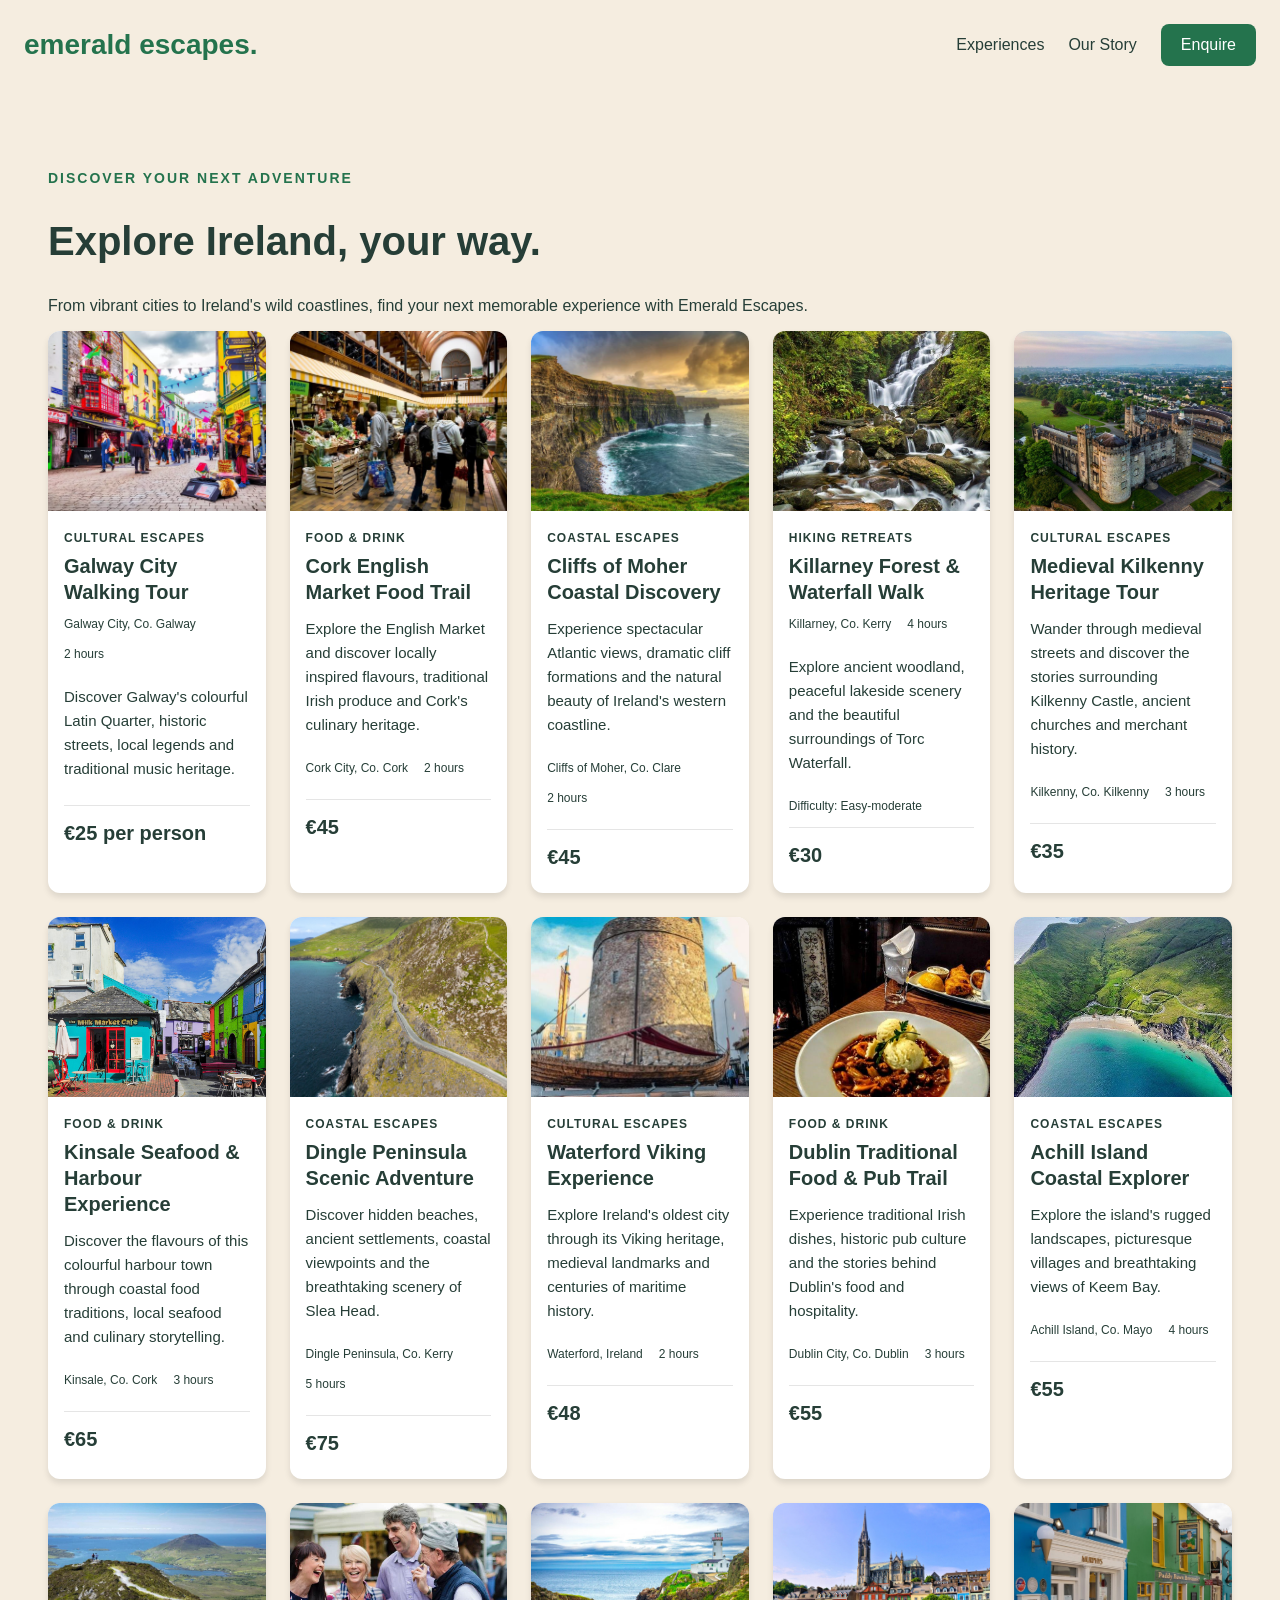
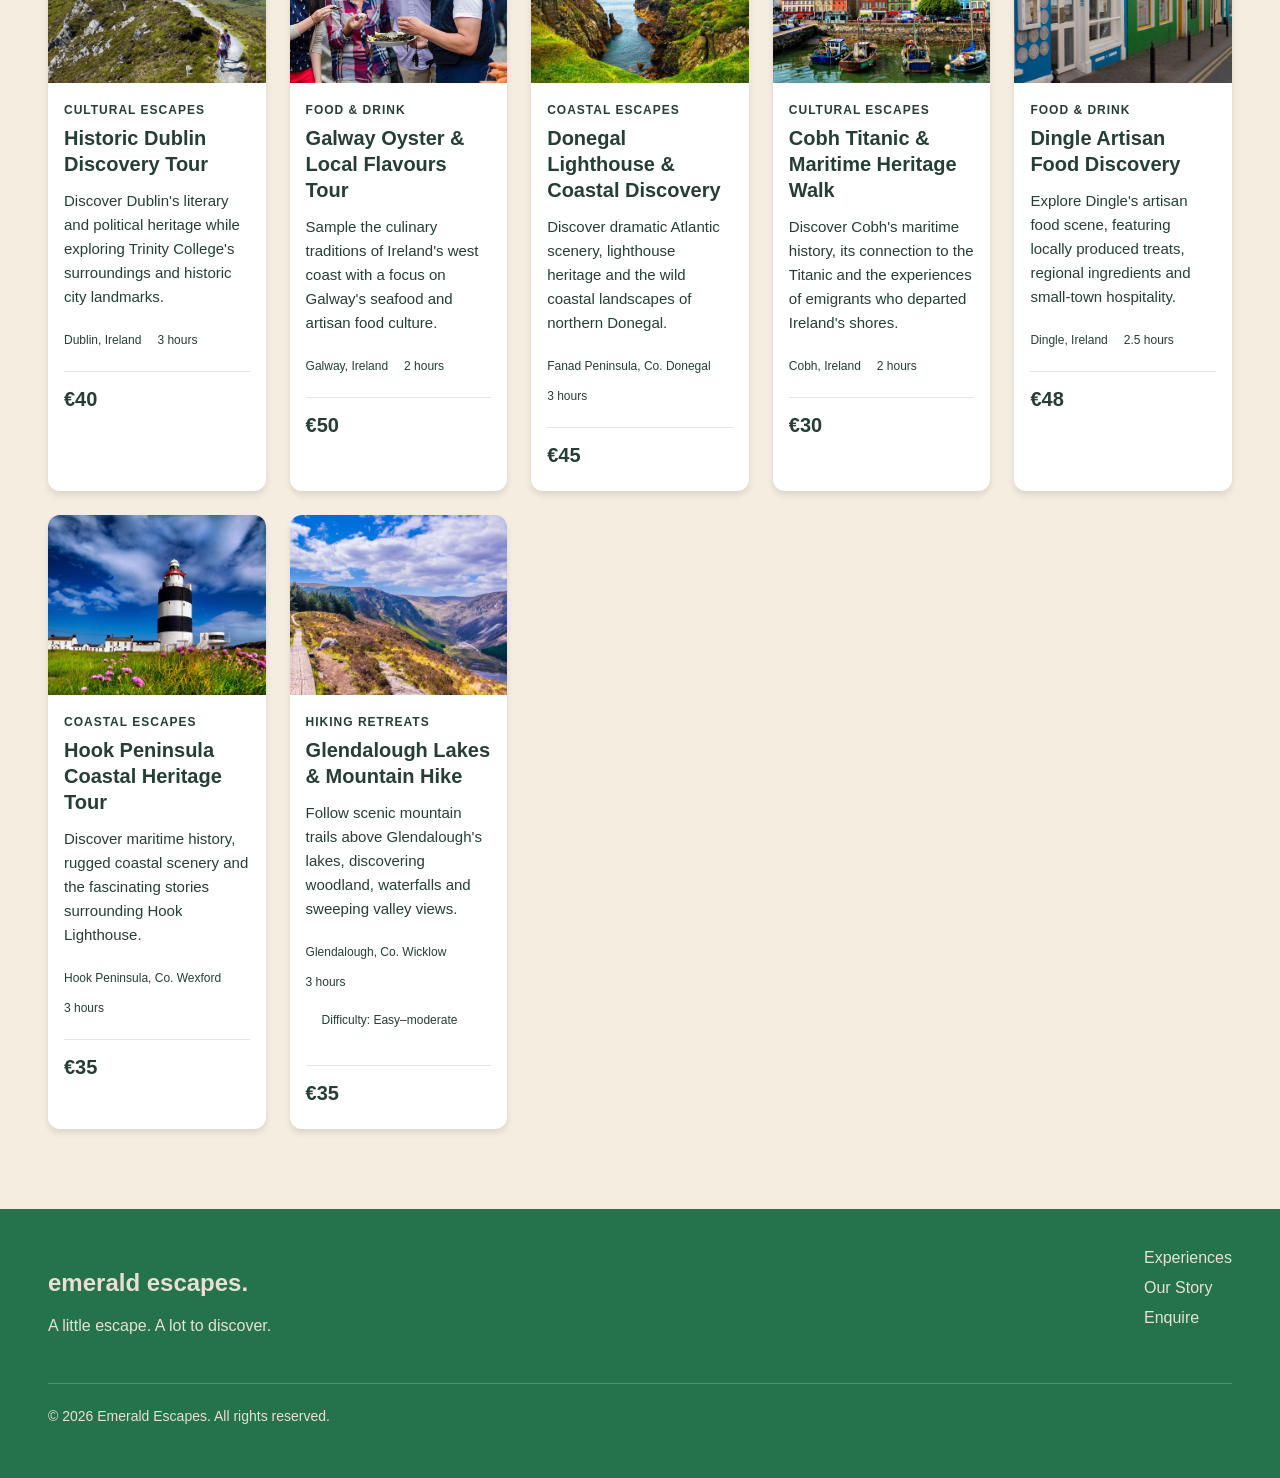
==== experiences.html @ 43b0dc72 "Fixing information" ====
<!DOCTYPE html>
<html lang="en">

<head>
    <link rel="stylesheet" href="css/style.css">
    <meta charset="UTF-8">
    <meta name="viewport" content="width=device-width, initial-scale=1.0">
    <title>Emerald Escapes | Experiences</title>
</head>

<body>
    <header class="navigation-bar">
        <a href="index.html" class="brand-heading">emerald escapes.</a>
        <nav>
            <a href="experiences.html">Experiences</a>
            <a href="index.html#our-story">Our Story</a>
            <a class="button nav-button-contact" href="contact.html">Enquire</a>
        </nav>
    </header>

    <main>
        <section class="experiences-page">
            <p class="eyebrow story-eyebrow">DISCOVER YOUR NEXT ADVENTURE</p>
            <h1>Explore Ireland, your way.</h1>
            <p>From vibrant cities to Ireland's wild coastlines, find your next memorable experience with Emerald Escapes.
            </p>

            <div class="destinations-grid">

                <article class="destination-card">
                        <img    class="card-image" 
                            src="images/galway.jpeg" 
                            alt="Galway City Main Street">

                        <p class="destination-category">Cultural Escapes</p>

                        <h2 class="card-header">Galway City Walking Tour</h2>

                    <div class="card-details">
                        <p class="card-location">Galway City, Co. Galway</p>
                        <p class="card-duration">2 hours</p>
                    </div>

                        <p class="card-description">Discover Galway's colourful Latin Quarter, historic streets, local legends and traditional music heritage.</p>
                        <p class="card-price">€25 per person</p>
                </article>

                <article class="destination-card">
                        <img    class="card-image" 
                            src="images/english-market.jpeg" 
                            alt="A busy English Market in Cork City.">

                        <p class="destination-category">Food & Drink</p>

                        <h2 class="card-header">Cork English Market Food Trail</h2>

                        <p class="card-description">Explore the English Market and discover locally inspired flavours, traditional Irish produce and Cork's culinary heritage.</p>
                    
                    <div class="card-details">
                        <p class="card-location">Cork City, Co. Cork</p>
                        <p class="card-duration">2 hours</p>
                    </div>

                        <p class="card-price">€45</p>
                </article>

                <article class="destination-card">
                        <img    class="card-image" 
                            src="images/cliffs-of-moher.jpeg" 
                            alt="Coastal view of the Clifs of Moher.">

                        <p class="destination-category">Coastal Escapes</p>

                        <h2 class="card-header">Cliffs of Moher Coastal Discovery</h2>

                        <p class="card-description">Experience spectacular Atlantic views, dramatic cliff formations and the natural beauty of Ireland's western coastline.</p>
                    
                    <div class="card-details">
                        <p class="card-location">Cliffs of Moher, Co. Clare</p>
                        <p class="card-duration">2 hours</p>
                    </div>

                        <p class="card-price">€45</p>
                </article>

                <article class="destination-card">
                        <img    class="card-image" 
                            src="images/killarney-waterfall.jpeg" 
                            alt="A mountainous waterfall with greenery.">

                        <p class="destination-category">Hiking Retreats</p>

                        <h2 class="card-header">Killarney Forest & Waterfall Walk</h2>
                        <div class="card-details">
                            <p class="card-location">Killarney, Co. Kerry</p>
                            <p class="card-duration">4 hours</p>
                        </div>
                        <p class="card-description">Explore ancient woodland, peaceful lakeside scenery and the beautiful surroundings of Torc Waterfall.</p>
                        <p class="trail-difficulty">Difficulty: Easy-moderate</p>
                        <p class="card-price">€30</p>
                </article>

                <article class="destination-card">
                        <img    class="card-image" 
                            src="images/medieval-kerry.jpeg" 
                            alt="Medieval Castle in Kilkenny, surrounded by green grass behind a blue sky.">

                        <p class="destination-category">Cultural Escapes</p>

                        <h2 class="card-header">Medieval Kilkenny Heritage Tour</h2>

                        <p class="card-description">Wander through medieval streets and discover the stories surrounding Kilkenny Castle, ancient churches and merchant history.</p>
                    
                    <div class="card-details">
                        <p class="card-location">Kilkenny, Co. Kilkenny</p>
                        <p class="card-duration">3 hours</p>
                    </div>

                        <p class="card-price">€35</p>
                </article> 

                <article class="destination-card">
                        <img    class="card-image" 
                            src="images/kinsale-food.jpeg" 
                            alt="Street view of Kinsale's Milk Market Cafe.">

                        <p class="destination-category">Food & Drink</p>

                        <h2 class="card-header">Kinsale Seafood & Harbour Experience</h2>

                        <p class="card-description">Discover the flavours of this colourful harbour town through coastal food traditions, local seafood and culinary storytelling.</p>
                    
                    <div class="card-details">
                        <p class="card-location">Kinsale, Co. Cork</p>
                        <p class="card-duration">3 hours</p>
                    </div>

                        <p class="card-price">€65</p>

                </article>   

                <article class="destination-card">
                        <img    class="card-image" 
                            src="images/dingle-penn.jpeg" 
                            alt="Coastal road along the Dingle Penninsula">

                        <p class="destination-category">Coastal Escapes</p>

                        <h2 class="card-header">Dingle Peninsula Scenic Adventure</h2>

                        <p class="card-description">Discover hidden beaches, ancient settlements, coastal viewpoints and the breathtaking scenery of Slea Head.</p>
                    
                    <div class="card-details">
                        <p class="card-location">Dingle Peninsula, Co. Kerry</p>
                        <p class="card-duration">5 hours</p>
                    </div>

                        <p class="card-price">€75</p>

                </article>
                        
                <article class="destination-card">
                        <img    class="card-image" 
                            src="images/waterford-viking.jpeg" 
                            alt="Castle rook with a wooden boat out front behind a blue sky.">

                        <p class="destination-category">Cultural Escapes</p>

                        <h2 class="card-header">Waterford Viking Experience</h2>

                        <p class="card-description">Explore Ireland's oldest city through its Viking heritage, medieval landmarks and centuries of maritime history.</p>
                    
                    <div class="card-details">
                        <p class="card-location">Waterford, Ireland</p>
                        <p class="card-duration">2 hours</p>
                    </div>

                        <p class="card-price">€48</p>

                </article>

                <article class="destination-card">
                        <img    class="card-image" 
                            src="images/dublin-food.jpeg" 
                            alt="A hearty meal of beef stew topped with a scoop of mashed potato, served on a while plate.">

                        <p class="destination-category">Food & Drink</p>

                        <h2 class="card-header">Dublin Traditional Food & Pub Trail</h2>

                        <p class="card-description">Experience traditional Irish dishes, historic pub culture and the stories behind Dublin's food and hospitality.</p>
                    
                    <div class="card-details">
                        <p class="card-location">Dublin City, Co. Dublin</p>
                        <p class="card-duration">3 hours</p>
                    </div>

                        <p class="card-price">€55</p>

                </article>

                <article class="destination-card">
                        <img    class="card-image" 
                            src="images/achill-island.jpeg" 
                            alt="Beach coast of Achill Island">

                        <p class="destination-category">Coastal Escapes</p>

                        <h2 class="card-header">Achill Island Coastal Explorer</h2>

                        <p class="card-description">Explore the island's rugged landscapes, picturesque villages and breathtaking views of Keem Bay.</p>
                    
                    <div class="card-details">
                        <p class="card-location">Achill Island, Co. Mayo</p>
                        <p class="card-duration">4 hours</p>
                    </div>

                        <p class="card-price">€55</p>

                </article>

                <article class="destination-card">
                        <img    class="card-image" 
                            src="images/connemara-diamond-hill.jpeg" 
                            alt="Aerial view of Connemara National Park, with a lake in the middle of the mountains.">

                        <p class="destination-category">Cultural Escapes</p>

                        <h2 class="card-header">Historic Dublin Discovery Tour</h2>

                        <p class="card-description">Discover Dublin's literary and political heritage while exploring Trinity College's surroundings and historic city landmarks.</p>
                    
                    <div class="card-details">
                        <p class="card-location">Dublin, Ireland</p>
                        <p class="card-duration">3 hours</p>
                    </div>

                        <p class="card-price">€40</p>
                </article>

                <article class="destination-card">
                        <img    class="card-image" 
                            src="images/galway-food.jpeg" 
                            alt="Three fiends, one female and two male, laughing over a plate of fresh oysters.">

                        <p class="destination-category">Food & Drink</p>

                        <h2 class="card-header">Galway Oyster & Local Flavours Tour</h2>

                        <p class="card-description">Sample the culinary traditions of Ireland's west coast with a focus on Galway's seafood and artisan food culture.</p>
                    
                    <div class="card-details">
                        <p class="card-location">Galway, Ireland</p>
                        <p class="card-duration">2 hours</p>
                    </div>

                        <p class="card-price">€50</p>
                </article>

                <article class="destination-card">
                        <img    class="card-image" 
                            src="images/donegal-lighthouse.jpeg" 
                            alt="Donegal Lighthouse overlooking a cliff.">

                        <p class="destination-category">Coastal Escapes</p>

                        <h2 class="card-header">Donegal Lighthouse & Coastal Discovery</h2>

                        <p class="card-description">Discover dramatic Atlantic scenery, lighthouse heritage and the wild coastal landscapes of northern Donegal.</p>
                    
                    <div class="card-details">
                        <p class="card-location">Fanad Peninsula, Co. Donegal</p>
                        <p class="card-duration">3 hours</p>
                    </div>

                        <p class="card-price">€45</p>

                </article>

                <article class="destination-card">
                        <img    class="card-image" 
                            src="images/cobh-titanic.jpeg" 
                            alt="A sight of Cobh's main street from the pier.">

                        <p class="destination-category">Cultural Escapes</p>

                        <h2 class="card-header">Cobh Titanic & Maritime Heritage Walk</h2>

                        <p class="card-description">Discover Cobh's maritime history, its connection to the Titanic and the experiences of emigrants who departed Ireland's shores.</p>
                    
                    <div class="card-details">
                        <p class="card-location">Cobh, Ireland</p>
                        <p class="card-duration">2 hours</p>
                    </div>

                        <p class="card-price">€30</p>
                </article>

                <article class="destination-card">
                        <img    class="card-image" 
                            src="images/dingle-food.jpeg" 
                            alt="Along Dingle's vibrant main steet filled with green, blue, and white.">

                        <p class="destination-category">Food & Drink</p>

                        <h2 class="card-header">Dingle Artisan Food Discovery</h2>

                        <p class="card-description">Explore Dingle's artisan food scene, featuring locally produced treats, regional ingredients and small-town hospitality.</p>
                    
                    <div class="card-details">
                        <p class="card-location">Dingle, Ireland</p>
                        <p class="card-duration">2.5 hours</p>
                    </div>

                        <p class="card-price">€48</p>
                </article>

                <article class="destination-card">
                        <img    class="card-image" 
                            src="images/hook-penn.jpeg" 
                            alt="Tall structure of Hook Peninsula's lighthouse.">

                        <p class="destination-category">Coastal Escapes</p>

                        <h2 class="card-header">Hook Peninsula Coastal Heritage Tour</h2>

                        <p class="card-description">Discover maritime history, rugged coastal scenery and the fascinating stories surrounding Hook Lighthouse.</p>
                    
                    <div class="card-details">
                        <p class="card-location">Hook Peninsula, Co. Wexford</p>
                        <p class="card-duration">3 hours</p>
                    </div>

                        <p class="card-price">€35</p>

                </article>

                <article class="destination-card">
                        <img    class="card-image" 
                            src="images/wicklow-mountains.jpeg" 
                            alt="The mountainous trail of Wicklow Mountains.">

                        <p class="destination-category">Hiking Retreats</p>

                        <h2 class="card-header">Glendalough Lakes & Mountain Hike</h2>

                        <p class="card-description">Follow scenic mountain trails above Glendalough's lakes, discovering woodland, waterfalls and sweeping valley views.</p>
                    
                    <div class="card-details">
                        <p class="card-location">Glendalough, Co. Wicklow</p>
                        <p class="card-duration">3 hours</p>
                        <p class="trail-difficulty">Difficulty: Easy–moderate</p>
                    </div>

                        <p class="card-price">€35</p>

                </article>

            </div>
        </section>
    </main>

    <footer class="site-footer">
        <div class="footer-content">
            <div class="footer-brand">
                <h2>emerald escapes.</h2>
                <p>A little escape. A lot to discover.</p>
            </div>

            <nav class="footer-navigation">
                <a href="experiences.html">Experiences</a>
                <a href="index.html#our-story">Our Story</a>
                <a href="contact.html">Enquire</a>
            </nav>
            </div>

            <p class="footer-copyright">© 2026 Emerald Escapes. All rights reserved.</p>
    </footer>
</body>
</html>
---- css/style.css ----
/* Global Styles */
body {
    background-color: #F5EDE0;
    font-family: Arial, Helvetica, sans-serif;
    color: #263E37;
    margin: 0;
}

/* Header and Navigation */
.brand-heading {
    color: #24734D;
    font-size: 28px;
    font-weight: bold;
    text-decoration: none;
    white-space: nowrap;
}

.navigation-bar {
    display: flex;
    justify-content: space-between;
    align-items: center;
    padding: 24px;
}

.navigation-bar nav {
    display: flex;
    align-items: center;
    gap: 24px;
}

/* Navigation Bar: Link Hover colour  */
nav a.nav-button-contact:hover {
    color: white;
    background-color: #195C3C;
}

/* Link Decoration to remove underline  */
nav a {
    text-decoration: none;
    color: #263e37;
    font-size: 16px;
    transition: color 0.2s ease, background-color 0.2s ease;
}

/* Contact Button Style */
.nav-button-contact {
    background-color: #24734D;
    color: white;
}

/*Shared Button Styles */
.button {
    border-radius: 8px;
    padding: 12px 20px;
}

/* Hero Content */
.hero {
    position: relative;
    width: 100%; 
}

.hero-heading {
    font-size: 40px;
    max-width: 650px;
    line-height: 1.2;
    margin-bottom: 24px;
}

.eyebrow {
    font-size: 14px;
    font-weight: bold;
    color: #E8E0D2;
    letter-spacing: 2px;
}

.hero-image {
    display: block;
    width: 100%;
    height: 600px;
    object-fit: cover;
}

/* Gradient for image and text overlay */
.hero::after {
    content: "";
    position: absolute;
    inset: 0;

    background: linear-gradient(
        90deg,
        rgba(0, 0, 0, 0.65) 0%,
        rgba(0, 0, 0, 0.25) 60%,
        transparent 80%
    );
}

.hero-content {
    position: absolute;
    left: 48px;
    bottom: 60px;
    max-width: 650px;
    color: #E8E0D2;
    z-index: 1;
}

.hero-content p:not(.eyebrow) {
    font-size: 18px;
    line-height: 1.6;
    max-width: 550px;
}

.hero-button {
    display: inline-block;
    background-color: #E8B94C;
    color: #263E37;
    font-weight: bold;
    text-decoration: none;
    margin-top: 16px;
}

.story-heading {
    font-size: 36px;
    margin-bottom: 32px;
    margin-top: 0;
    line-height: 1.2;
}

.story-content {
    display: grid;
    grid-template-columns: 1fr 1fr;
    gap: 48px;
    align-items: start;
}

.story-content p {
    font-size: 17px;
    line-height: 1.7;
}

.story-content p:first-child {
    margin-top: 0;
}

.story-eyebrow {
    color:#24734D;
    margin-top: 0;
    margin-bottom: 24px;
}

#our-story {
    padding: 80px 48px;
    background-color: #F5EDE0;
}

/* Featured Experiences and Grid */
.featured-experiences {
    padding: 80px 48px;
}

.experience-grid {
    display: grid;
    grid-template-columns: repeat(4, 1fr);
    gap: 24px;
}

.experience-card {
    background-color: #FFFFFF;
    border-radius: 12px;
    overflow: hidden;
    box-shadow: 0 4px 6px rgba(0, 0, 0, 0.1);
    transition: transform 0.25s ease, box-shadow 0.25s ease;
}

.experience-card:hover {
    transform: translateY(-6px);
    box-shadow: 0 10px 24px rgba(0, 0, 0, 0.12);
}

.experience-card img {
    display: block;
    width: 100%;
    height: 220px;
    object-fit: cover;
}

.experience-card h3 {
    margin: 20px 16px 8px;
    font-size: 20px;
}

.experience-card p {
    margin: 0 16px 24px;
    font-size: 15px;
    line-height: 1.6;
}

.experiences-button {
    display: inline-block;
    background-color: #24734D;
    color: white;
    text-decoration: none;
    margin-top: 32px;
}

.experiences-cta {
    text-align: center;
}

/* Experiences Page */

.experiences-page {
    padding: 80px 48px;
}

.experiences-page h1{
    font-size: 40px;
}

.destinations-grid {
    display: grid;
    grid-template-columns: repeat(5, 1fr);
    gap: 24px;
}

.destination-card {
    background-color: #FFFFFF;
    border-radius: 12px;
    overflow: hidden;
    box-shadow: 0 4px 6px rgba(0, 0, 0, 0.1);
    transition: transform 0.25s ease, box-shadow 0.25s ease;
}

.destination-card:hover {
    transform: translateY(-6px);
    box-shadow: 0 10px 24px rgba(0, 0, 0, 0.12);
}

.card-image {
    width: 100%;
    height: 180px;
    object-fit: cover;
    display: block;
    }

.destination-category {
    font-size: 12px;
    font-weight: bold;
    margin: 20px 16px 8px;
    text-transform: uppercase;
    letter-spacing: 1px;
}

.card-header {
    font-size: 20px;
    margin: 8px 16px 12px;
    line-height: 1.3;
}

.card-description {
    font-size: 15px;
    line-height: 1.6;
    margin: 0 16px 24px;
}

.card-details {
    display: flex;
    gap: 16px;
    flex-wrap: wrap;
    margin: 0 16px 24px;
}

.card-location {
    font-size: 12px;
    margin: 0;
}

.card-duration {
    font-size: 12px;
    margin: 0;
}

.trail-difficulty {
    font-size: 12px;
    margin: 8px 16px 12px;
    line-height: 1.3;
}

.card-price {
    font-size: 20px;
    font-weight: bold;
    margin: 0 16px 24px;
    border-top: 1px solid rgba(0, 0, 0, 0.1);
    padding-top: 16px;
}

/* Footer */
.site-footer {
    background-color: #24734D;
    color: #E8E0D2;
    padding: 40px 48px;
}

.footer-content {
    display: flex;
    justify-content: space-between;
    align-items: flex-start;
    flex-wrap: wrap;
    color: #E8E0D2;
}

.footer-navigation {
    display: flex;
    flex-direction: column;
    align-items: flex-start;
    gap: 12px;
}

.footer-navigation a {
    color: #E8E0D2;
}

.footer-navigation a:hover {
    color: #FFFFFF;
}

.footer-copyright {
    border-top: 1px solid rgba(255, 255, 255, 0.2);
    margin-top: 32px;
    padding-top: 24px;
    font-size: 14px;
}

/* Responsive Design - Mobile */
@media(max-width: 600px) {

    .hero-image {
        height: 560px;
        object-position: 60% center;
    }

    .hero-heading {
        font-size: 28px;
        line-height: 1.15;
        margin-bottom: 16px;
    }

    .hero-content {
        left: 20px;
        right: 20px;
        bottom: 40px;
    }

     .hero-content p:not(.eyebrow){
        font-size: 16px;
        line-height: 1.5;
    }

    .eyebrow {
        font-size: 12px;
    }

    .navigation-bar {
        flex-direction: column;
        align-items: center;
        justify-content: center;
        gap: 12px;
        padding: 16px;
    }

    .navigation-bar nav {
        justify-content: center;
        flex-wrap: wrap;
        gap: 16px;
    }

    .navigation-bar nav a {
        font-size: 14px;
    }

    nav .nav-button-contact {
        padding: 10px 16px;
    }

    .brand-heading {
        font-size: 24px;
    }

    .story-content {
        grid-template-columns: 1fr;
        gap: 24px;
    }

    #our-story {
        padding: 40px 20px;
    }

    .story-heading {
        font-size: 28px;
        margin-bottom: 24px;
    }

    .featured-experiences {
        padding: 40px 20px;
    }

    .experience-grid {
        grid-template-columns: 1fr;
        gap: 16px;
    }

    .site-footer {
        padding: 40px 20px;
    }

    .footer-content {
        flex-direction: column;
        align-items: flex-start;
        gap: 24px;
    }

    .experiences-page {
        padding: 40px 20px;
    }

    .destinations-grid {
        grid-template-columns: 1fr;
        margin-top: 32px;
    }

}

/* Responsive Design - Tablet */
@media (min-width: 601px) and (max-width: 1024px) {
    .experience-grid {
        grid-template-columns: repeat(2, 1fr);
    }

    .destinations-grid {
        grid-template-columns: repeat(2, 1fr);
    }
}
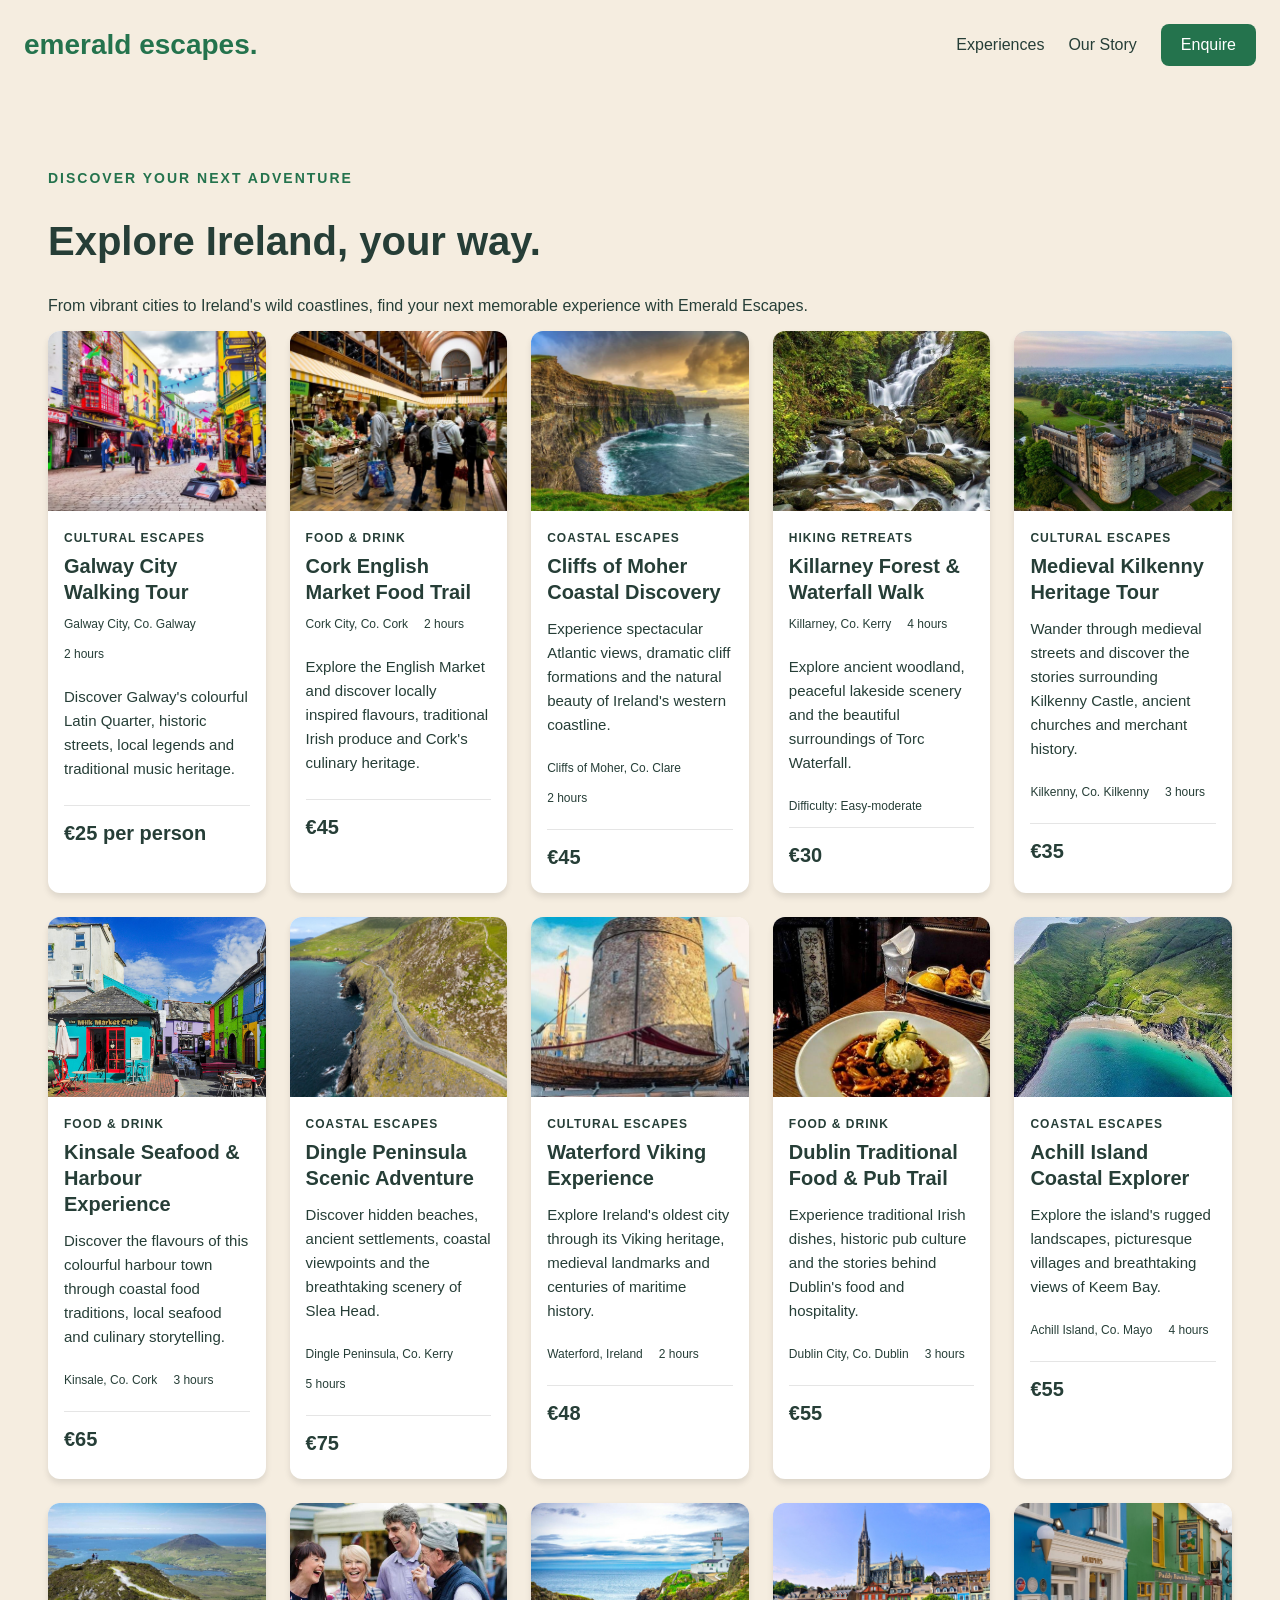
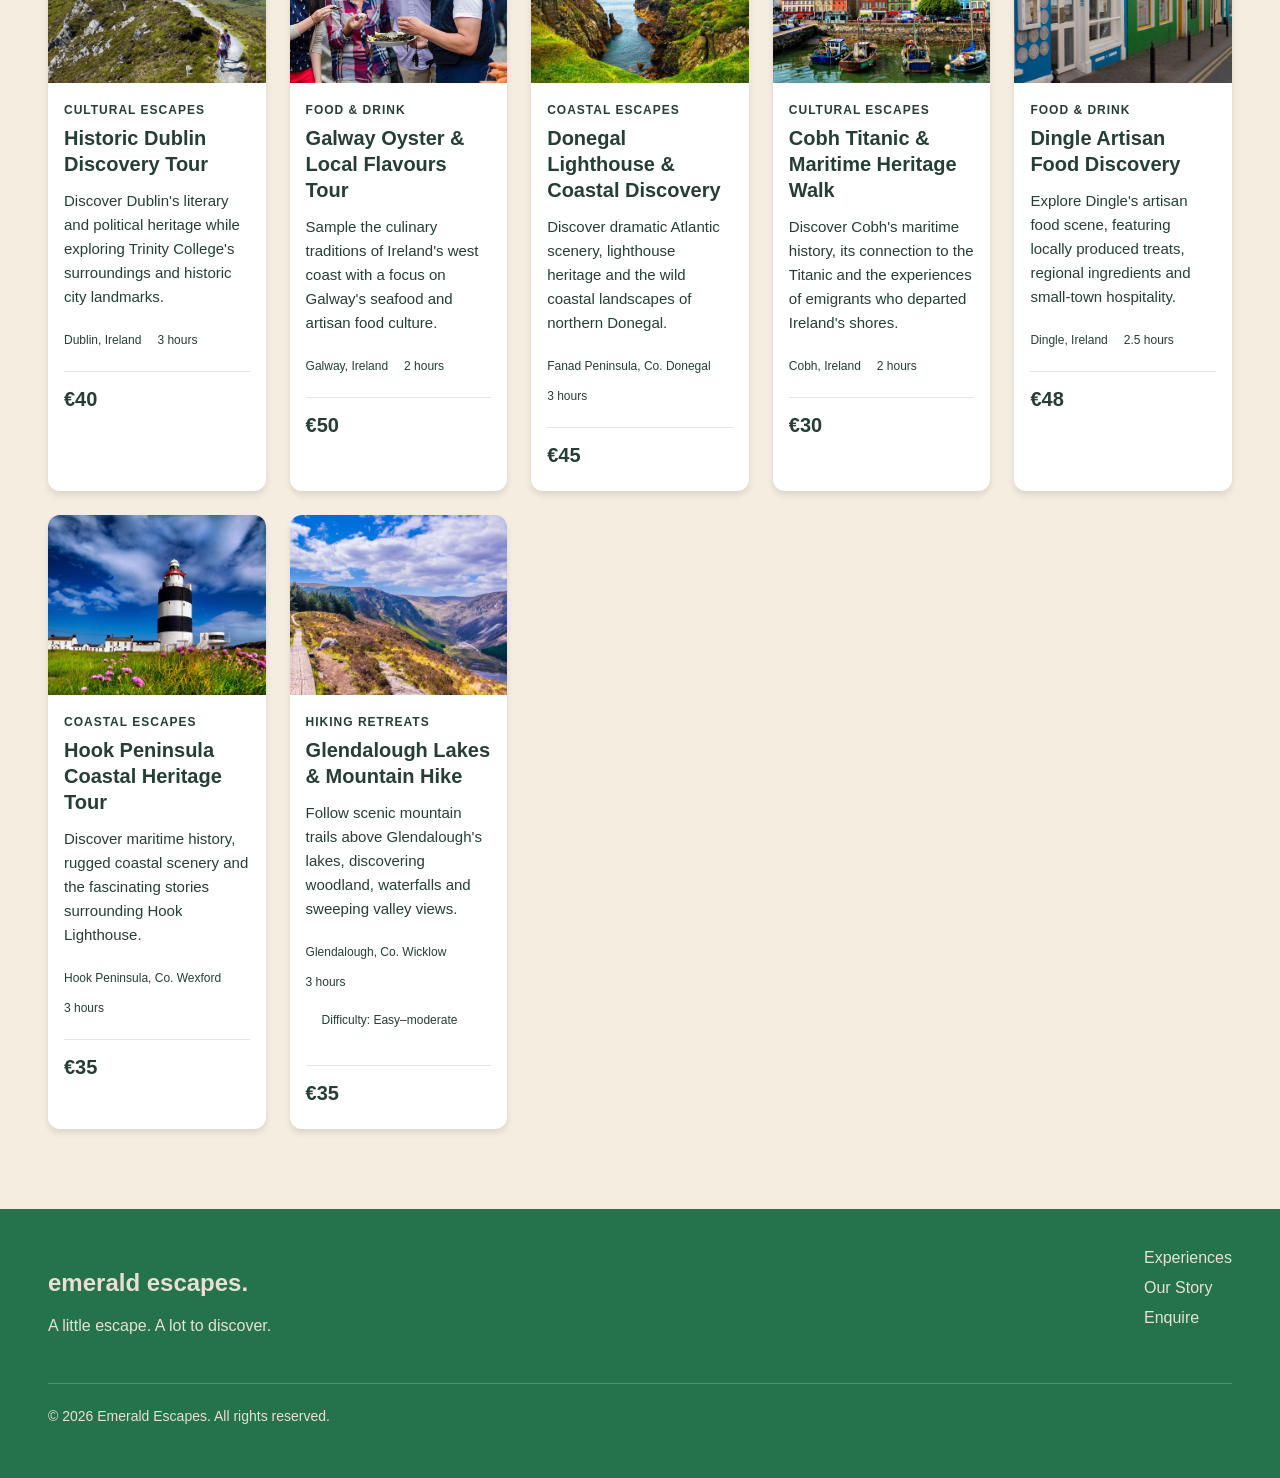
==== commit d82c8552: "Fixing position" ====
--- a/experiences.html
+++ b/experiences.html
@@ -54,12 +54,12 @@
 
                         <h2 class="card-header">Cork English Market Food Trail</h2>
 
+                        <div class="card-details">
+                        <p class="card-location">Cork City, Co. Cork</p>
+                        <p class="card-duration">2 hours</p>
+                    </div>
+
                         <p class="card-description">Explore the English Market and discover locally inspired flavours, traditional Irish produce and Cork's culinary heritage.</p>
-                    
-                    <div class="card-details">
-                        <p class="card-location">Cork City, Co. Cork</p>
-                        <p class="card-duration">2 hours</p>
-                    </div>
 
                         <p class="card-price">€45</p>
                 </article>
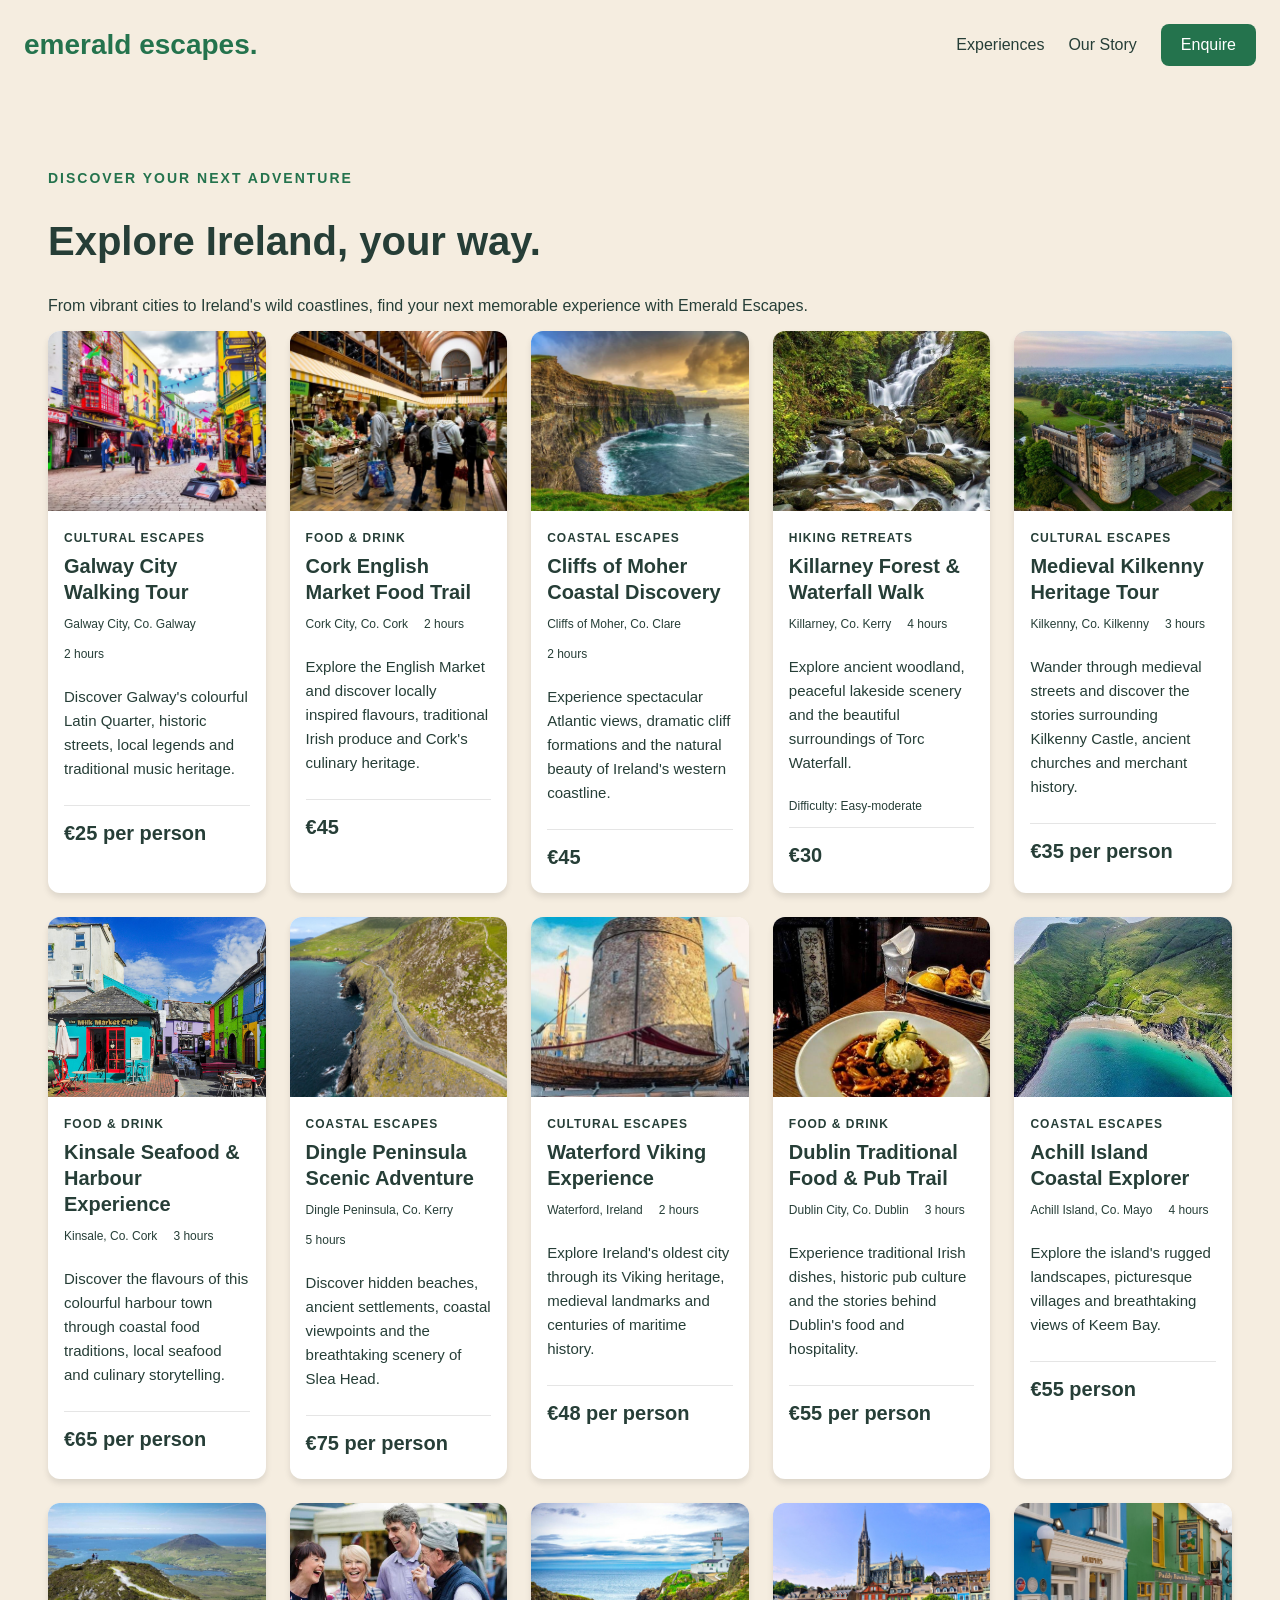
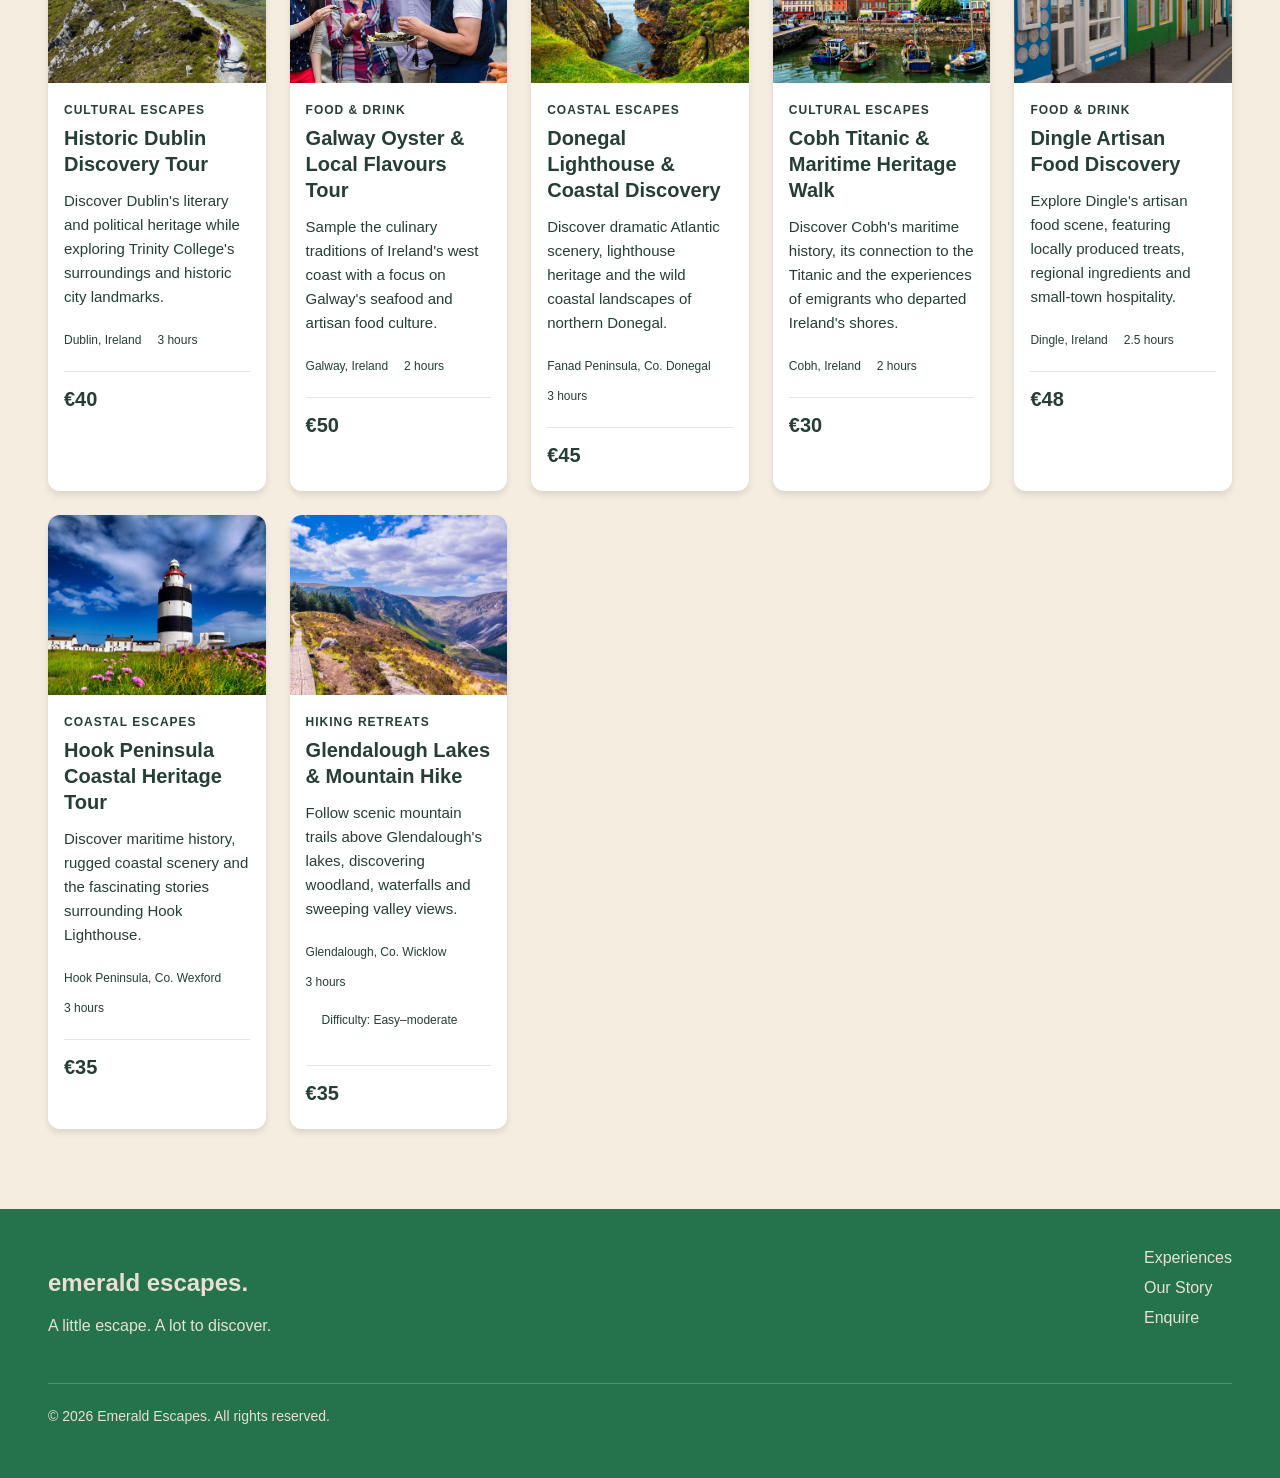
==== commit d8821236: "Fix" ====
--- a/experiences.html
+++ b/experiences.html
@@ -73,12 +73,12 @@
 
                         <h2 class="card-header">Cliffs of Moher Coastal Discovery</h2>
 
+                        <div class="card-details">
+                        <p class="card-location">Cliffs of Moher, Co. Clare</p>
+                        <p class="card-duration">2 hours</p>
+                        </div>
+
                         <p class="card-description">Experience spectacular Atlantic views, dramatic cliff formations and the natural beauty of Ireland's western coastline.</p>
-                    
-                    <div class="card-details">
-                        <p class="card-location">Cliffs of Moher, Co. Clare</p>
-                        <p class="card-duration">2 hours</p>
-                    </div>
 
                         <p class="card-price">€45</p>
                 </article>
@@ -109,14 +109,14 @@
 
                         <h2 class="card-header">Medieval Kilkenny Heritage Tour</h2>
 
+                        <div class="card-details">
+                        <p class="card-location">Kilkenny, Co. Kilkenny</p>
+                        <p class="card-duration">3 hours</p>
+                        </div>
+
                         <p class="card-description">Wander through medieval streets and discover the stories surrounding Kilkenny Castle, ancient churches and merchant history.</p>
-                    
-                    <div class="card-details">
-                        <p class="card-location">Kilkenny, Co. Kilkenny</p>
-                        <p class="card-duration">3 hours</p>
-                    </div>
-
-                        <p class="card-price">€35</p>
+
+                        <p class="card-price">€35 per person</p>
                 </article> 
 
                 <article class="destination-card">
@@ -128,14 +128,14 @@
 
                         <h2 class="card-header">Kinsale Seafood & Harbour Experience</h2>
 
+                        <div class="card-details">
+                        <p class="card-location">Kinsale, Co. Cork</p>
+                        <p class="card-duration">3 hours</p>
+                        </div>
+
                         <p class="card-description">Discover the flavours of this colourful harbour town through coastal food traditions, local seafood and culinary storytelling.</p>
-                    
-                    <div class="card-details">
-                        <p class="card-location">Kinsale, Co. Cork</p>
-                        <p class="card-duration">3 hours</p>
-                    </div>
-
-                        <p class="card-price">€65</p>
+
+                        <p class="card-price">€65 per person</p>
 
                 </article>   
 
@@ -148,14 +148,14 @@
 
                         <h2 class="card-header">Dingle Peninsula Scenic Adventure</h2>
 
-                        <p class="card-description">Discover hidden beaches, ancient settlements, coastal viewpoints and the breathtaking scenery of Slea Head.</p>
-                    
-                    <div class="card-details">
+                        <div class="card-details">
                         <p class="card-location">Dingle Peninsula, Co. Kerry</p>
                         <p class="card-duration">5 hours</p>
-                    </div>
-
-                        <p class="card-price">€75</p>
+                        </div>
+
+                        <p class="card-description">Discover hidden beaches, ancient settlements, coastal viewpoints and the breathtaking scenery of Slea Head.</p>
+
+                        <p class="card-price">€75 per person</p>
 
                 </article>
                         
@@ -168,14 +168,14 @@
 
                         <h2 class="card-header">Waterford Viking Experience</h2>
 
+                        <div class="card-details">
+                        <p class="card-location">Waterford, Ireland</p>
+                        <p class="card-duration">2 hours</p>
+                        </div>
+
                         <p class="card-description">Explore Ireland's oldest city through its Viking heritage, medieval landmarks and centuries of maritime history.</p>
-                    
-                    <div class="card-details">
-                        <p class="card-location">Waterford, Ireland</p>
-                        <p class="card-duration">2 hours</p>
-                    </div>
-
-                        <p class="card-price">€48</p>
+
+                        <p class="card-price">€48 per person</p>
 
                 </article>
 
@@ -188,14 +188,14 @@
 
                         <h2 class="card-header">Dublin Traditional Food & Pub Trail</h2>
 
+                        <div class="card-details">
+                        <p class="card-location">Dublin City, Co. Dublin</p>
+                        <p class="card-duration">3 hours</p>
+                        </div>
+
                         <p class="card-description">Experience traditional Irish dishes, historic pub culture and the stories behind Dublin's food and hospitality.</p>
-                    
-                    <div class="card-details">
-                        <p class="card-location">Dublin City, Co. Dublin</p>
-                        <p class="card-duration">3 hours</p>
-                    </div>
-
-                        <p class="card-price">€55</p>
+
+                        <p class="card-price">€55 per person</p>
 
                 </article>
 
@@ -208,14 +208,14 @@
 
                         <h2 class="card-header">Achill Island Coastal Explorer</h2>
 
-                        <p class="card-description">Explore the island's rugged landscapes, picturesque villages and breathtaking views of Keem Bay.</p>
-                    
-                    <div class="card-details">
+                        <div class="card-details">
                         <p class="card-location">Achill Island, Co. Mayo</p>
                         <p class="card-duration">4 hours</p>
-                    </div>
-
-                        <p class="card-price">€55</p>
+                        </div>
+
+                        <p class="card-description">Explore the island's rugged landscapes, picturesque villages and breathtaking views of Keem Bay.</p>
+
+                        <p class="card-price">€55 person</p>
 
                 </article>
 
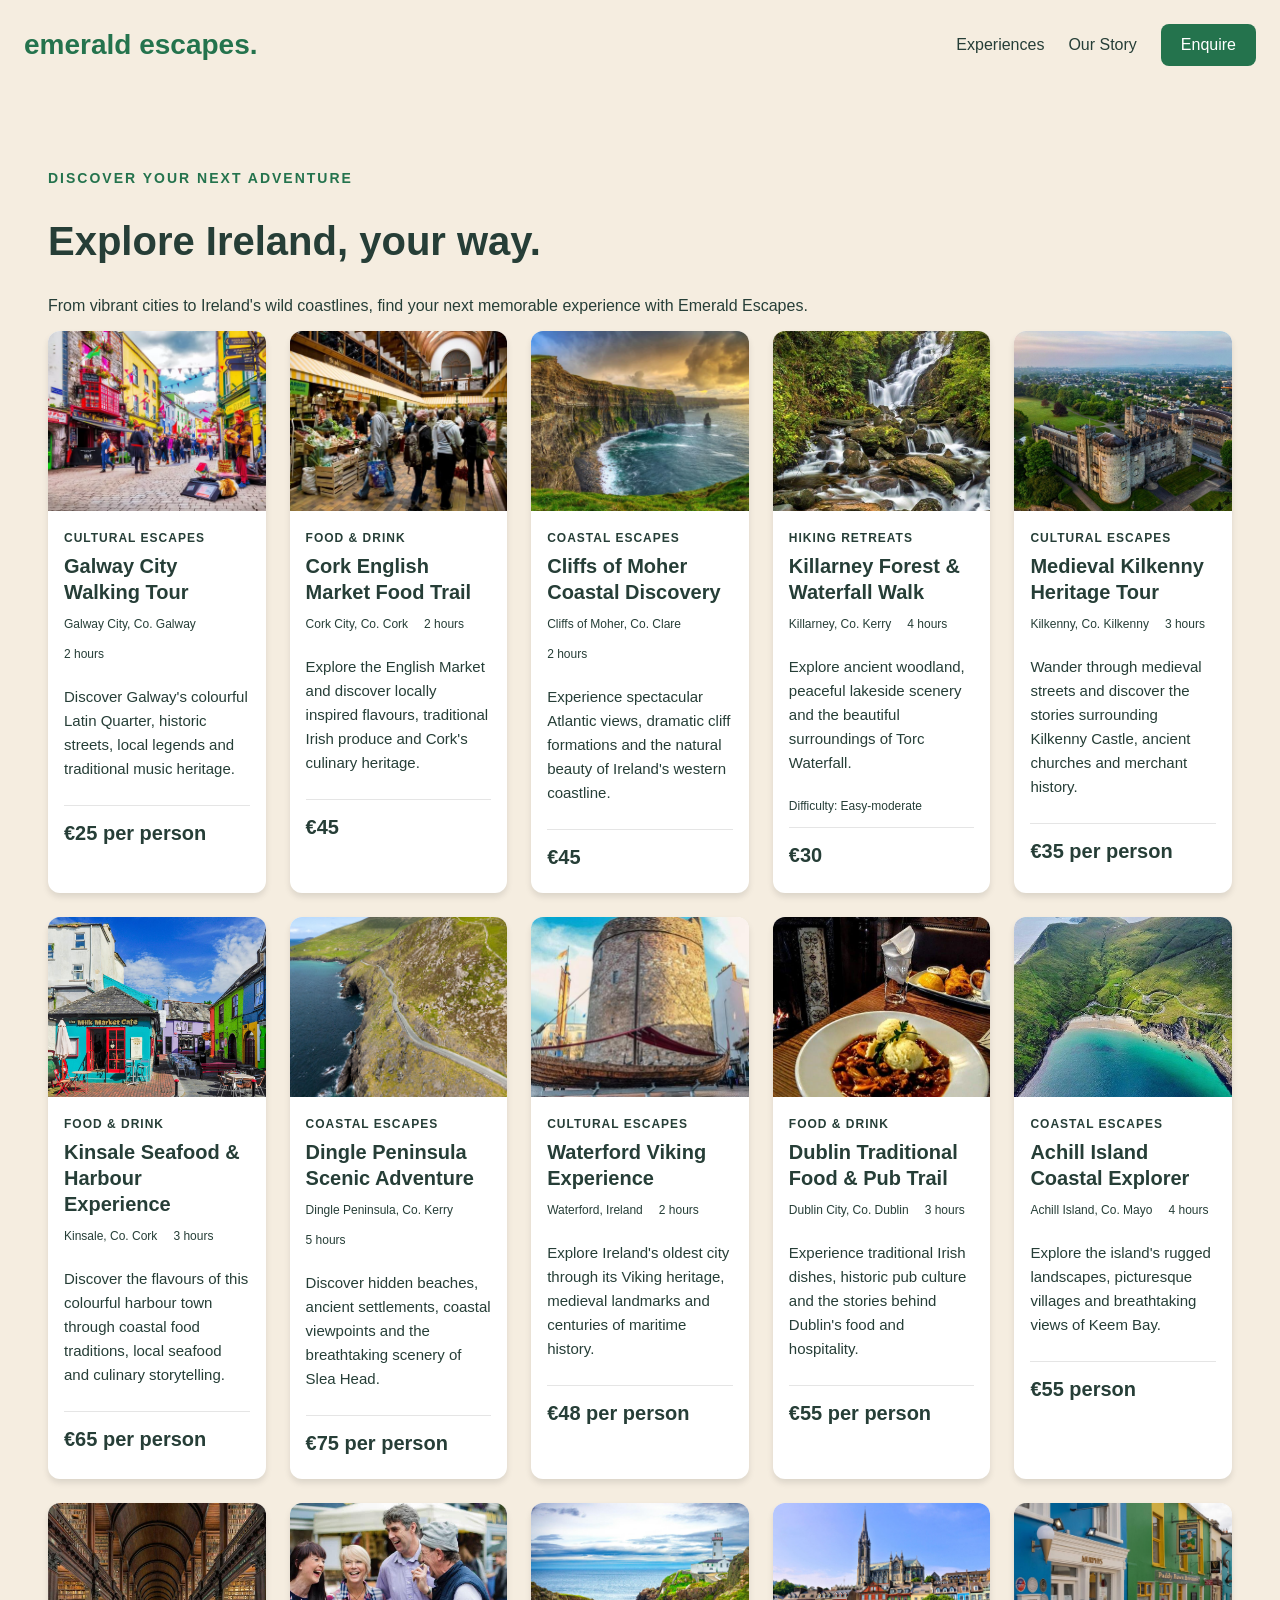
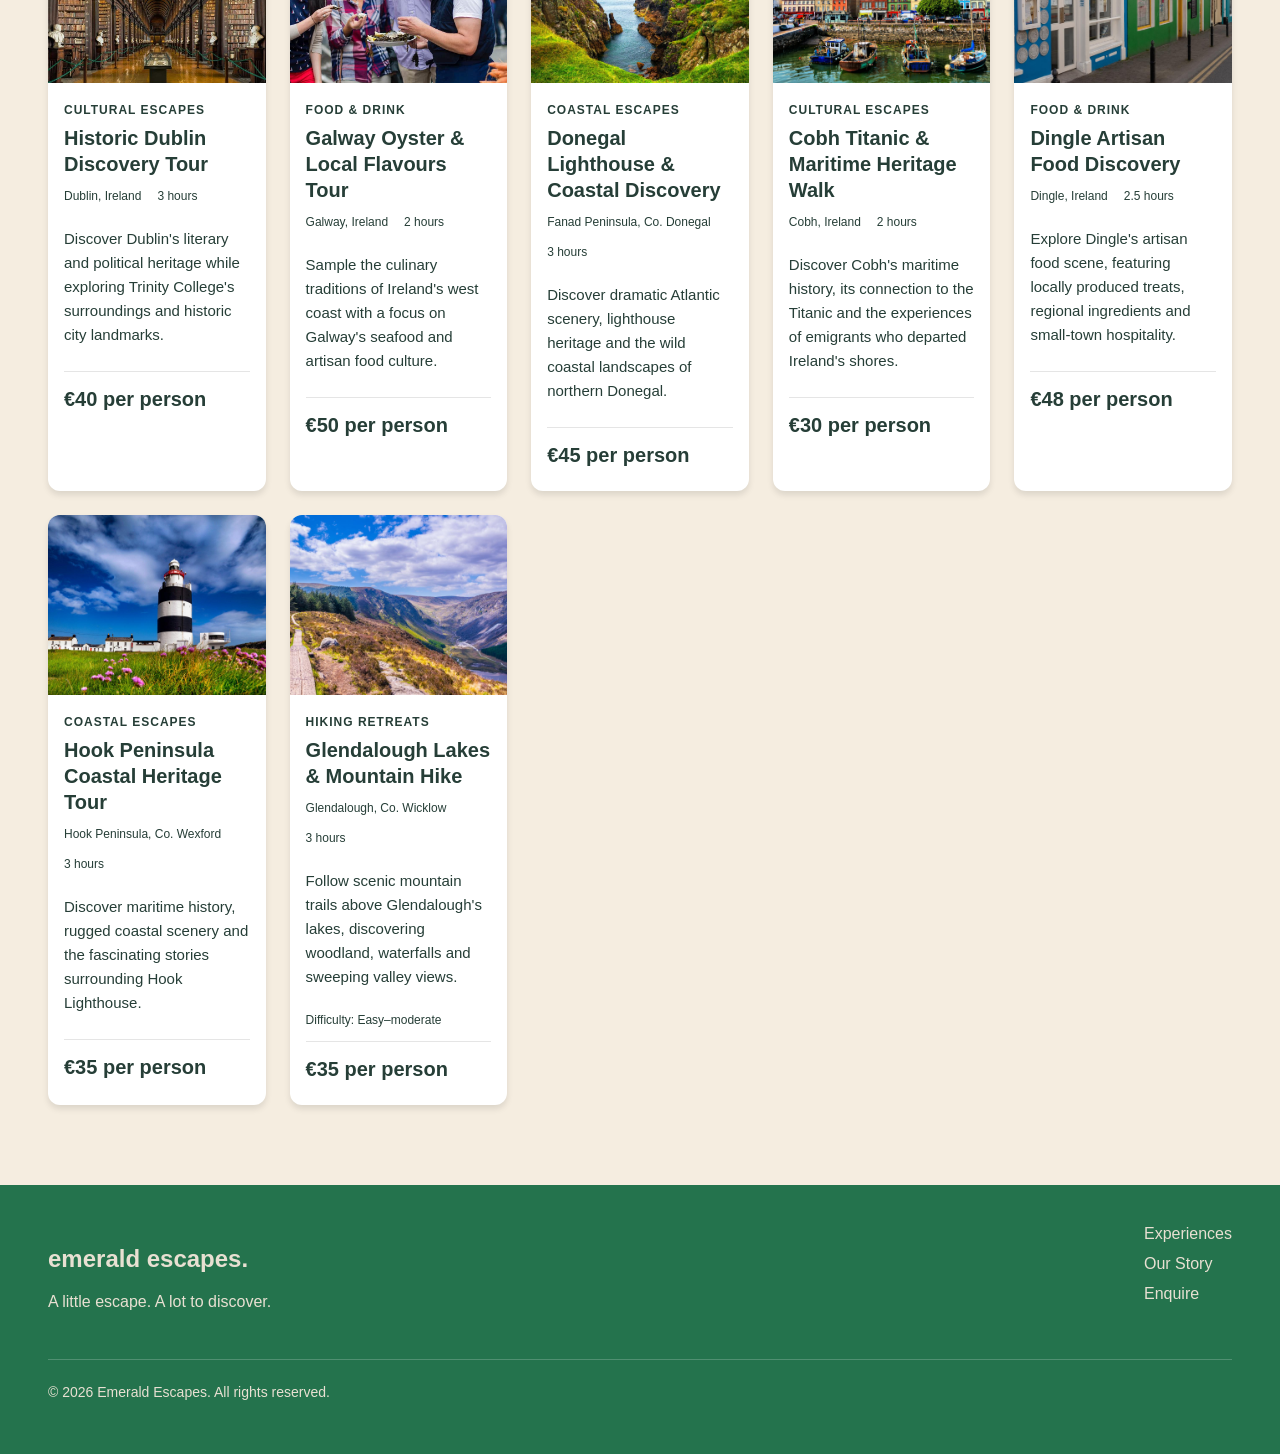
==== commit ee8c8e89: "Fixing" ====
--- a/experiences.html
+++ b/experiences.html
@@ -221,21 +221,21 @@
 
                 <article class="destination-card">
                         <img    class="card-image" 
-                            src="images/connemara-diamond-hill.jpeg" 
-                            alt="Aerial view of Connemara National Park, with a lake in the middle of the mountains.">
+                            src="images/historic-dublin.jpeg" 
+                            alt="Inside Trinity College's Library">
 
                         <p class="destination-category">Cultural Escapes</p>
 
                         <h2 class="card-header">Historic Dublin Discovery Tour</h2>
+                    
+                    <div class="card-details">
+                        <p class="card-location">Dublin, Ireland</p>
+                        <p class="card-duration">3 hours</p>
+                    </div>
 
                         <p class="card-description">Discover Dublin's literary and political heritage while exploring Trinity College's surroundings and historic city landmarks.</p>
-                    
-                    <div class="card-details">
-                        <p class="card-location">Dublin, Ireland</p>
-                        <p class="card-duration">3 hours</p>
-                    </div>
-
-                        <p class="card-price">€40</p>
+
+                        <p class="card-price">€40 per person</p>
                 </article>
 
                 <article class="destination-card">
@@ -246,15 +246,15 @@
                         <p class="destination-category">Food & Drink</p>
 
                         <h2 class="card-header">Galway Oyster & Local Flavours Tour</h2>
+                    
+                    <div class="card-details">
+                        <p class="card-location">Galway, Ireland</p>
+                        <p class="card-duration">2 hours</p>
+                    </div>
 
                         <p class="card-description">Sample the culinary traditions of Ireland's west coast with a focus on Galway's seafood and artisan food culture.</p>
-                    
-                    <div class="card-details">
-                        <p class="card-location">Galway, Ireland</p>
-                        <p class="card-duration">2 hours</p>
-                    </div>
-
-                        <p class="card-price">€50</p>
+
+                        <p class="card-price">€50 per person</p>
                 </article>
 
                 <article class="destination-card">
@@ -265,15 +265,15 @@
                         <p class="destination-category">Coastal Escapes</p>
 
                         <h2 class="card-header">Donegal Lighthouse & Coastal Discovery</h2>
+                    
+                    <div class="card-details">
+                        <p class="card-location">Fanad Peninsula, Co. Donegal</p>
+                        <p class="card-duration">3 hours</p>
+                    </div>
 
                         <p class="card-description">Discover dramatic Atlantic scenery, lighthouse heritage and the wild coastal landscapes of northern Donegal.</p>
-                    
-                    <div class="card-details">
-                        <p class="card-location">Fanad Peninsula, Co. Donegal</p>
-                        <p class="card-duration">3 hours</p>
-                    </div>
-
-                        <p class="card-price">€45</p>
+
+                        <p class="card-price">€45 per person</p>
 
                 </article>
 
@@ -285,15 +285,15 @@
                         <p class="destination-category">Cultural Escapes</p>
 
                         <h2 class="card-header">Cobh Titanic & Maritime Heritage Walk</h2>
+                    
+                    <div class="card-details">
+                        <p class="card-location">Cobh, Ireland</p>
+                        <p class="card-duration">2 hours</p>
+                    </div>
 
                         <p class="card-description">Discover Cobh's maritime history, its connection to the Titanic and the experiences of emigrants who departed Ireland's shores.</p>
-                    
-                    <div class="card-details">
-                        <p class="card-location">Cobh, Ireland</p>
-                        <p class="card-duration">2 hours</p>
-                    </div>
-
-                        <p class="card-price">€30</p>
+
+                        <p class="card-price">€30 per person</p>
                 </article>
 
                 <article class="destination-card">
@@ -304,15 +304,15 @@
                         <p class="destination-category">Food & Drink</p>
 
                         <h2 class="card-header">Dingle Artisan Food Discovery</h2>
-
-                        <p class="card-description">Explore Dingle's artisan food scene, featuring locally produced treats, regional ingredients and small-town hospitality.</p>
                     
                     <div class="card-details">
                         <p class="card-location">Dingle, Ireland</p>
                         <p class="card-duration">2.5 hours</p>
                     </div>
 
-                        <p class="card-price">€48</p>
+                        <p class="card-description">Explore Dingle's artisan food scene, featuring locally produced treats, regional ingredients and small-town hospitality.</p>
+
+                        <p class="card-price">€48 per person</p>
                 </article>
 
                 <article class="destination-card">
@@ -323,15 +323,15 @@
                         <p class="destination-category">Coastal Escapes</p>
 
                         <h2 class="card-header">Hook Peninsula Coastal Heritage Tour</h2>
+                    
+                    <div class="card-details">
+                        <p class="card-location">Hook Peninsula, Co. Wexford</p>
+                        <p class="card-duration">3 hours</p>
+                    </div>
 
                         <p class="card-description">Discover maritime history, rugged coastal scenery and the fascinating stories surrounding Hook Lighthouse.</p>
-                    
-                    <div class="card-details">
-                        <p class="card-location">Hook Peninsula, Co. Wexford</p>
-                        <p class="card-duration">3 hours</p>
-                    </div>
-
-                        <p class="card-price">€35</p>
+
+                        <p class="card-price">€35 per person</p>
 
                 </article>
 
@@ -343,16 +343,16 @@
                         <p class="destination-category">Hiking Retreats</p>
 
                         <h2 class="card-header">Glendalough Lakes & Mountain Hike</h2>
+                    
+                    <div class="card-details">
+                        <p class="card-location">Glendalough, Co. Wicklow</p>
+                        <p class="card-duration">3 hours</p>
+                    </div>
 
                         <p class="card-description">Follow scenic mountain trails above Glendalough's lakes, discovering woodland, waterfalls and sweeping valley views.</p>
-                    
-                    <div class="card-details">
-                        <p class="card-location">Glendalough, Co. Wicklow</p>
-                        <p class="card-duration">3 hours</p>
                         <p class="trail-difficulty">Difficulty: Easy–moderate</p>
-                    </div>
-
-                        <p class="card-price">€35</p>
+
+                        <p class="card-price">€35 per person</p>
 
                 </article>
 
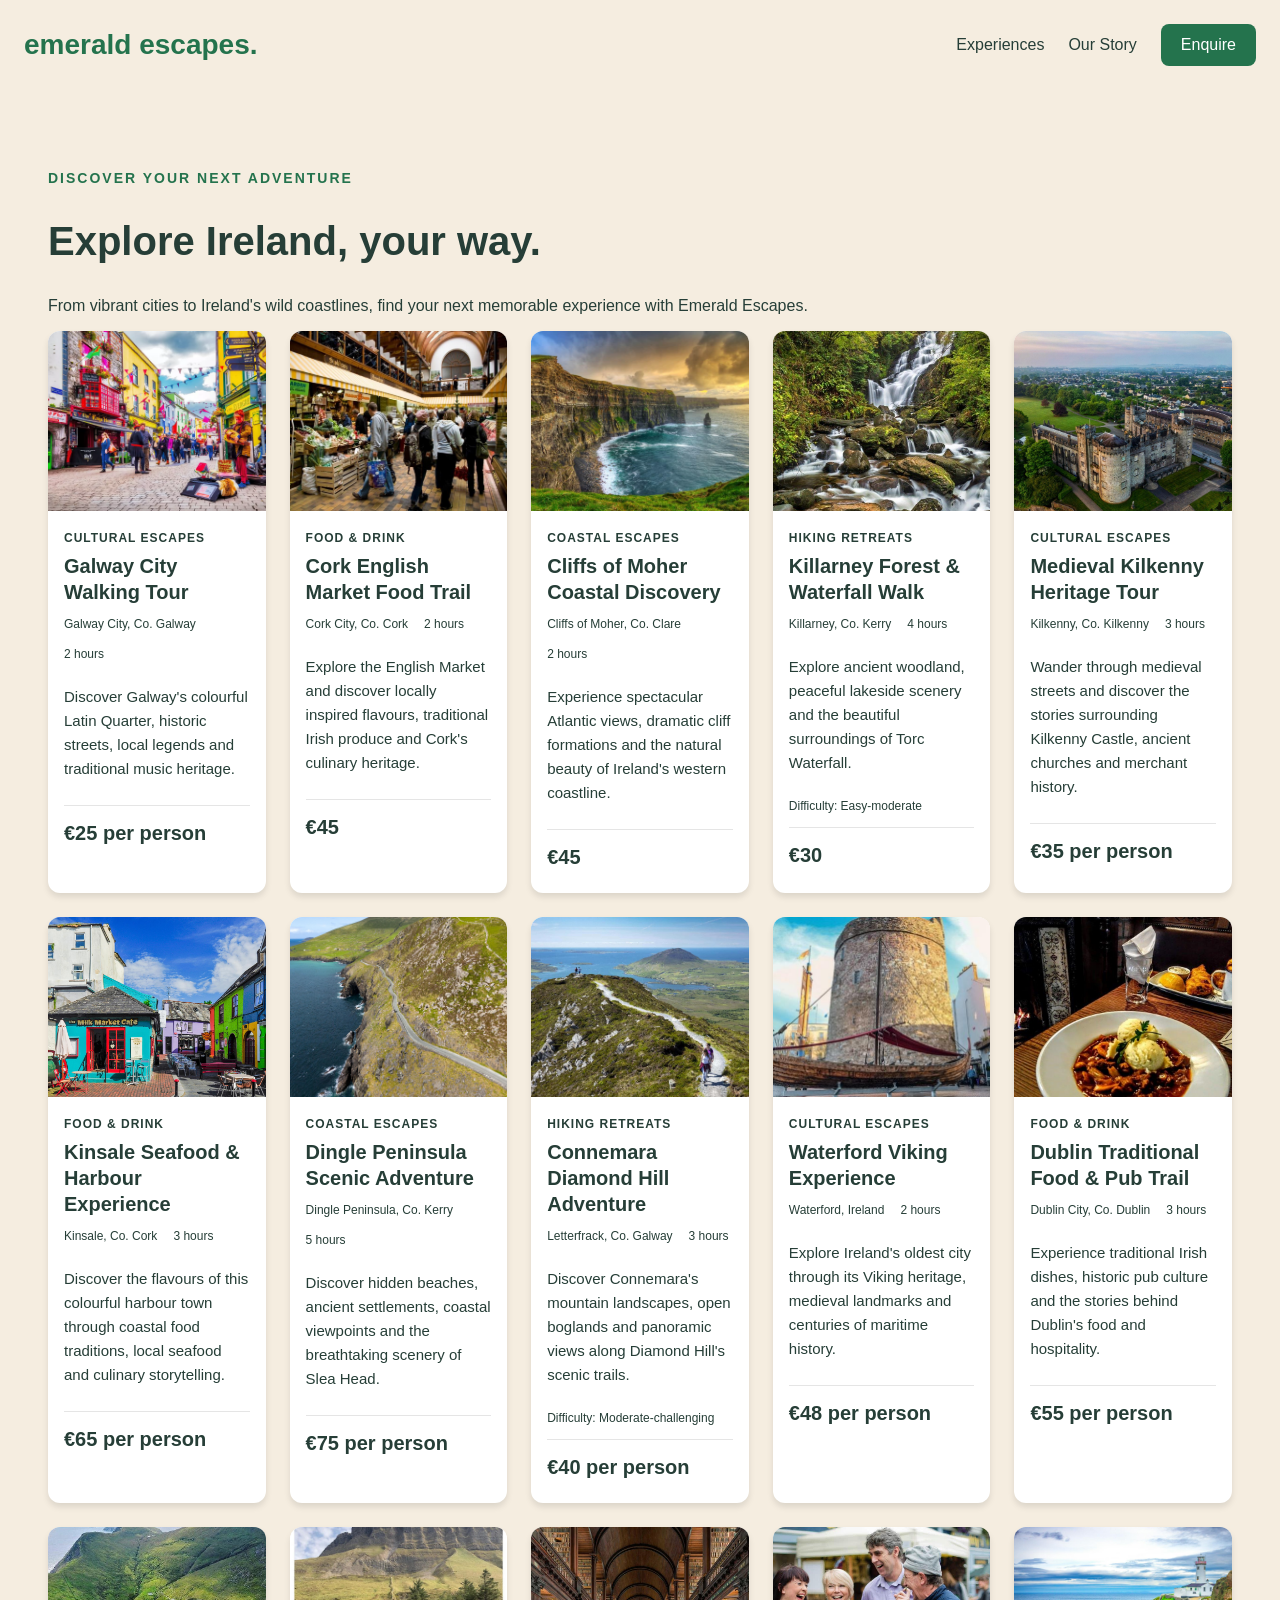
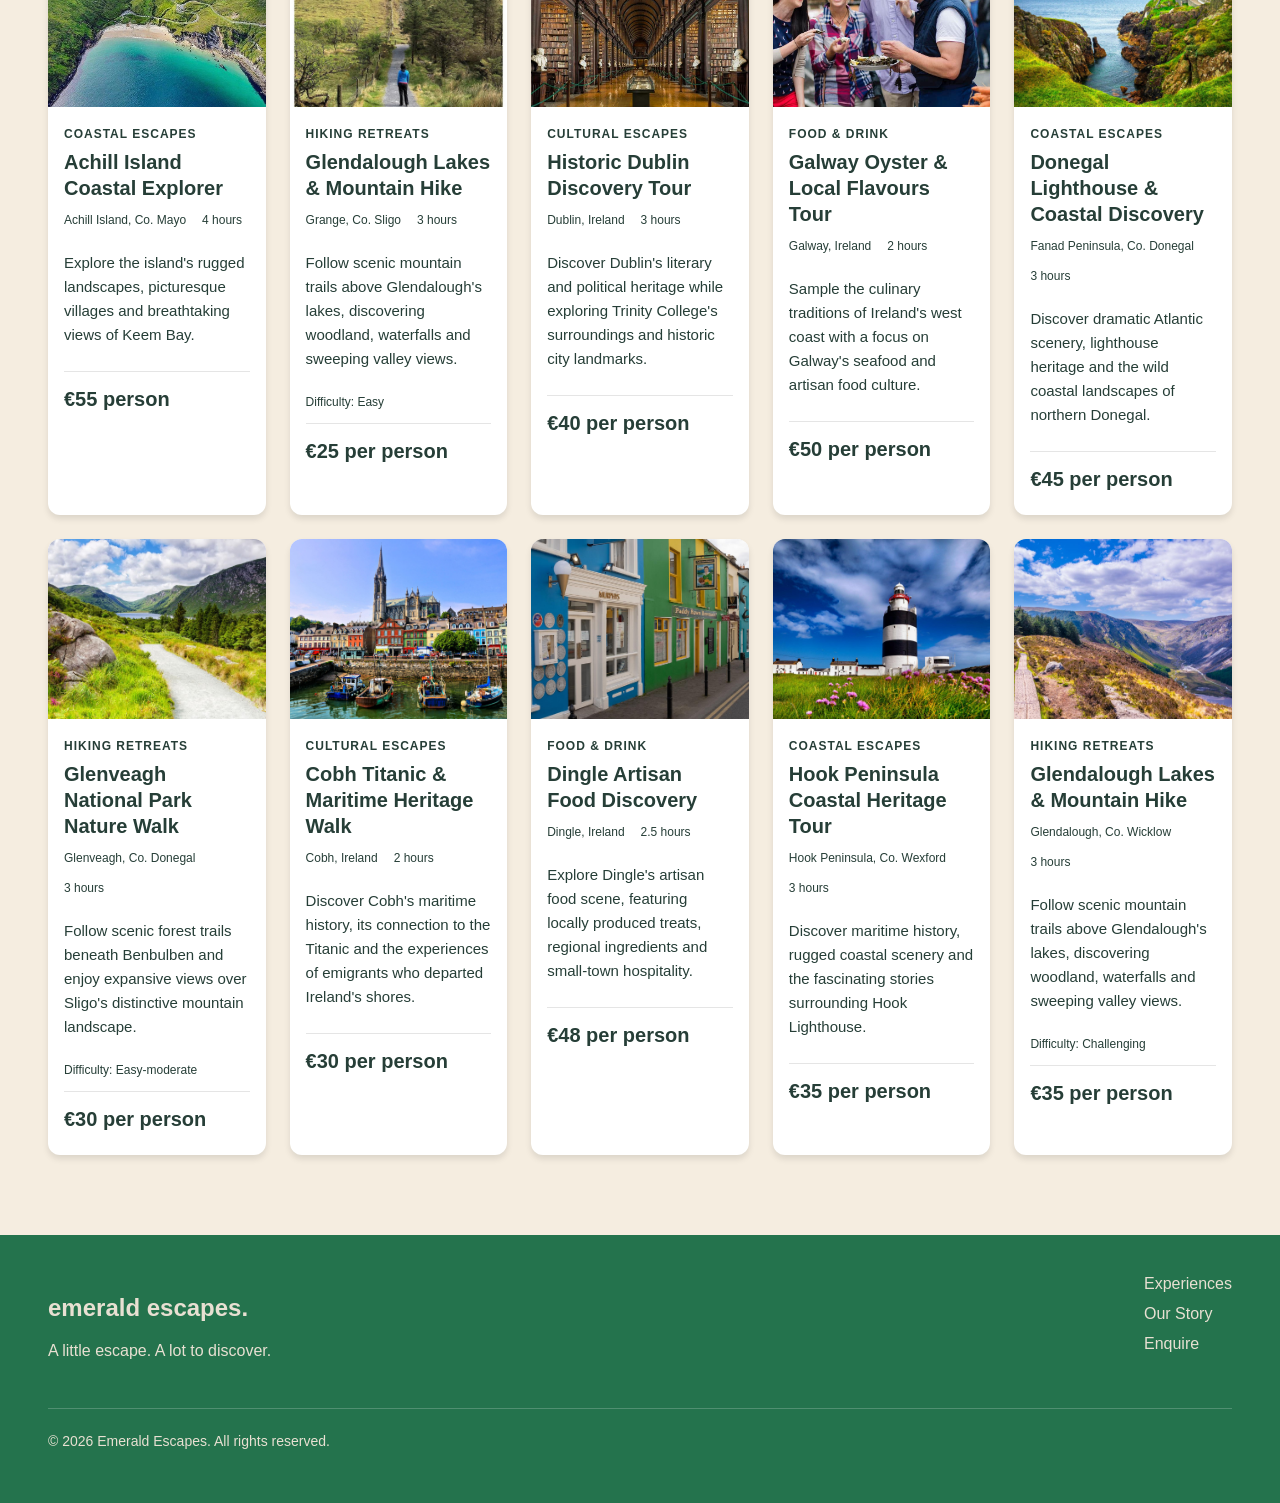
==== commit 9fb988fc: "Fixing" ====
--- a/experiences.html
+++ b/experiences.html
@@ -158,6 +158,27 @@
                         <p class="card-price">€75 per person</p>
 
                 </article>
+
+                <article class="destination-card">
+                        <img    class="card-image" 
+                            src="images/connemara-diamond-hill.jpeg" 
+                            alt="Connemara's mountain landscapes.">
+
+                        <p class="destination-category">Hiking Retreats</p>
+
+                        <h2 class="card-header">Connemara Diamond Hill Adventure</h2>
+                    
+                    <div class="card-details">
+                        <p class="card-location">Letterfrack, Co. Galway</p>
+                        <p class="card-duration">3 hours</p>
+                    </div>
+
+                        <p class="card-description">Discover Connemara's mountain landscapes, open boglands and panoramic views along Diamond Hill's scenic trails.</p>
+                        <p class="trail-difficulty">Difficulty: Moderate-challenging</p>
+
+                        <p class="card-price">€40 per person</p>
+
+                </article>
                         
                 <article class="destination-card">
                         <img    class="card-image" 
@@ -221,6 +242,26 @@
 
                 <article class="destination-card">
                         <img    class="card-image" 
+                            src="images/bunbulben.jpeg" 
+                            alt="Senic forest trails beneath Benbulben.">
+
+                        <p class="destination-category">Hiking Retreats</p>
+
+                        <h2 class="card-header">Glendalough Lakes & Mountain Hike</h2>
+                    
+                    <div class="card-details">
+                        <p class="card-location">Grange, Co. Sligo</p>
+                        <p class="card-duration">3 hours</p>
+                    </div>
+
+                        <p class="card-description">Follow scenic mountain trails above Glendalough's lakes, discovering woodland, waterfalls and sweeping valley views.</p>
+                        <p class="trail-difficulty">Difficulty: Easy</p>
+
+                        <p class="card-price">€25 per person</p>
+                </article>
+
+                <article class="destination-card">
+                        <img    class="card-image" 
                             src="images/historic-dublin.jpeg" 
                             alt="Inside Trinity College's Library">
 
@@ -279,6 +320,26 @@
 
                 <article class="destination-card">
                         <img    class="card-image" 
+                            src="images/glenveagh-park.jpeg" 
+                            alt="Forest paths in Donegal.">
+
+                        <p class="destination-category">Hiking Retreats</p>
+
+                        <h2 class="card-header">Glenveagh National Park Nature Walk</h2>
+                    
+                    <div class="card-details">
+                        <p class="card-location">Glenveagh, Co. Donegal</p>
+                        <p class="card-duration">3 hours</p>
+                    </div>
+
+                        <p class="card-description">Follow scenic forest trails beneath Benbulben and enjoy expansive views over Sligo's distinctive mountain landscape.</p>
+                        <p class="trail-difficulty">Difficulty: Easy-moderate</p>
+
+                        <p class="card-price">€30 per person</p>
+                </article>
+
+                <article class="destination-card">
+                        <img    class="card-image" 
                             src="images/cobh-titanic.jpeg" 
                             alt="A sight of Cobh's main street from the pier.">
 
@@ -350,7 +411,7 @@
                     </div>
 
                         <p class="card-description">Follow scenic mountain trails above Glendalough's lakes, discovering woodland, waterfalls and sweeping valley views.</p>
-                        <p class="trail-difficulty">Difficulty: Easy–moderate</p>
+                        <p class="trail-difficulty">Difficulty: Challenging</p>
 
                         <p class="card-price">€35 per person</p>
 
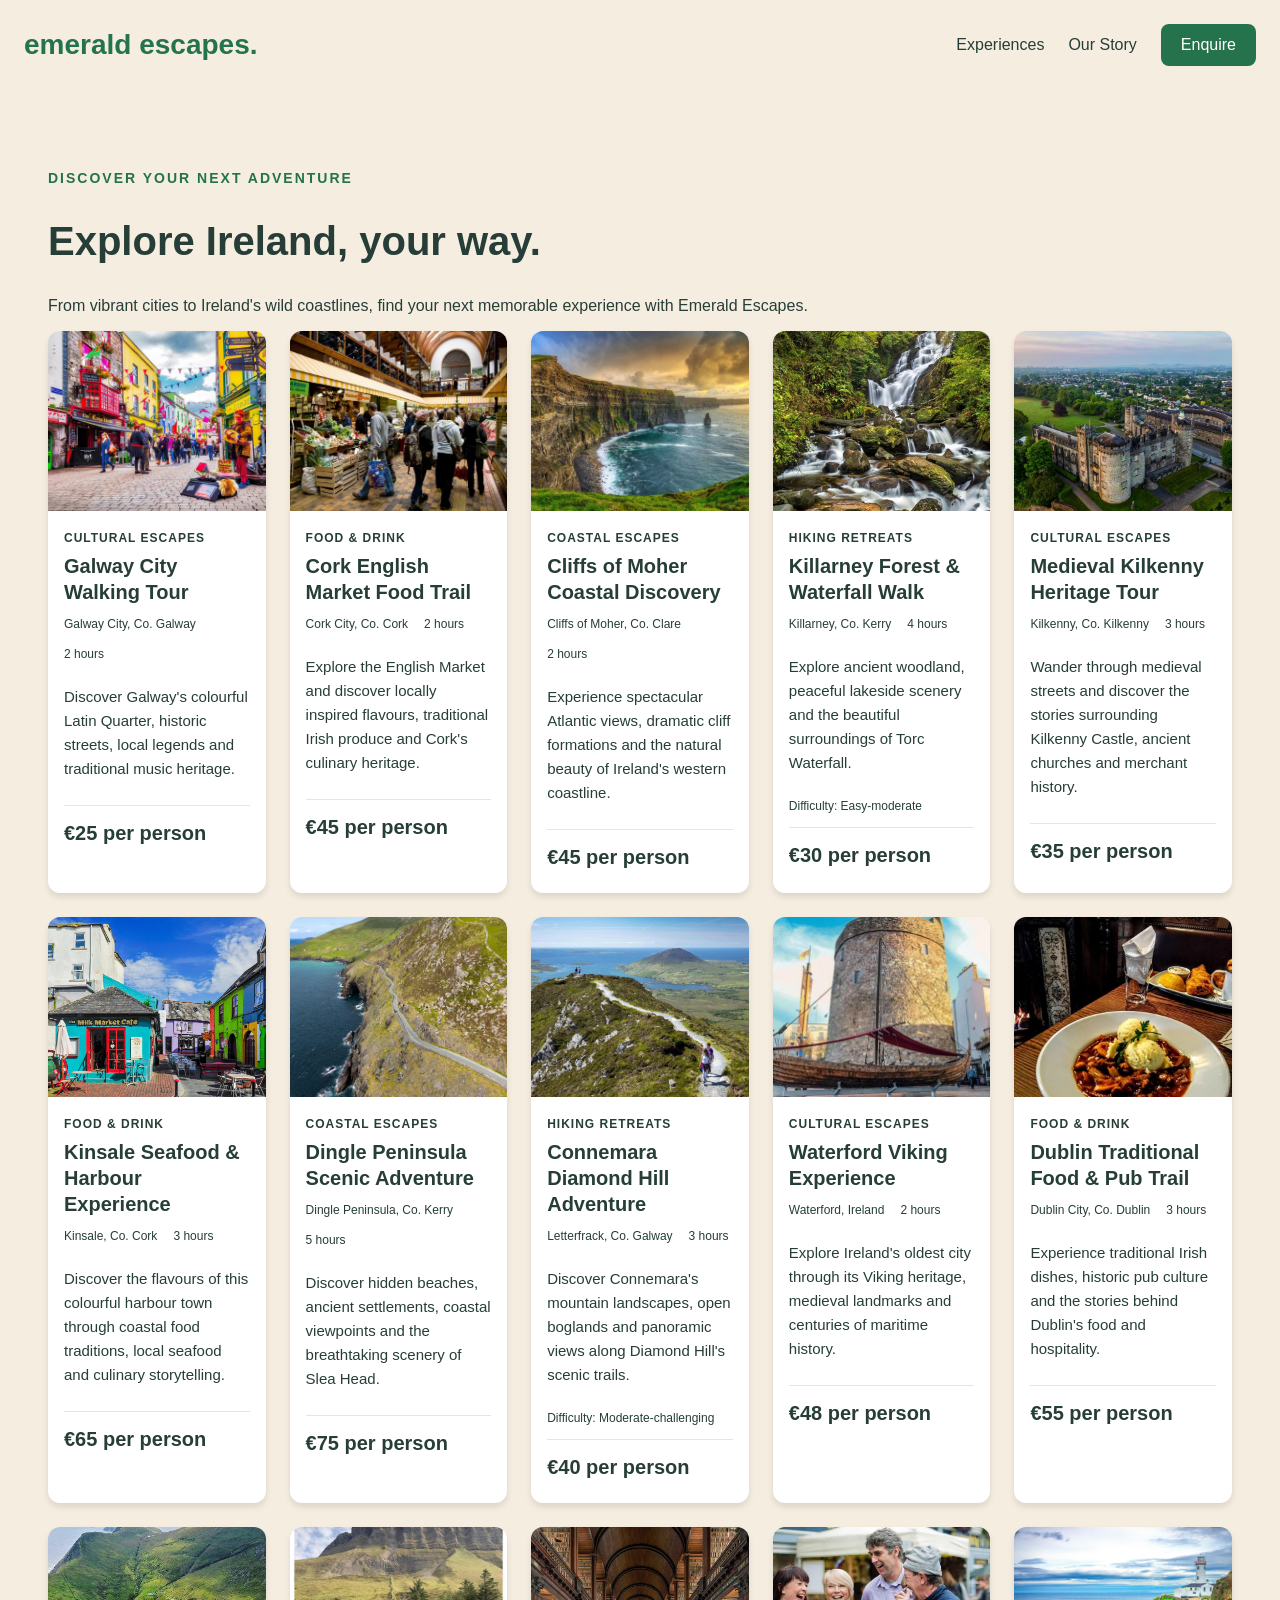
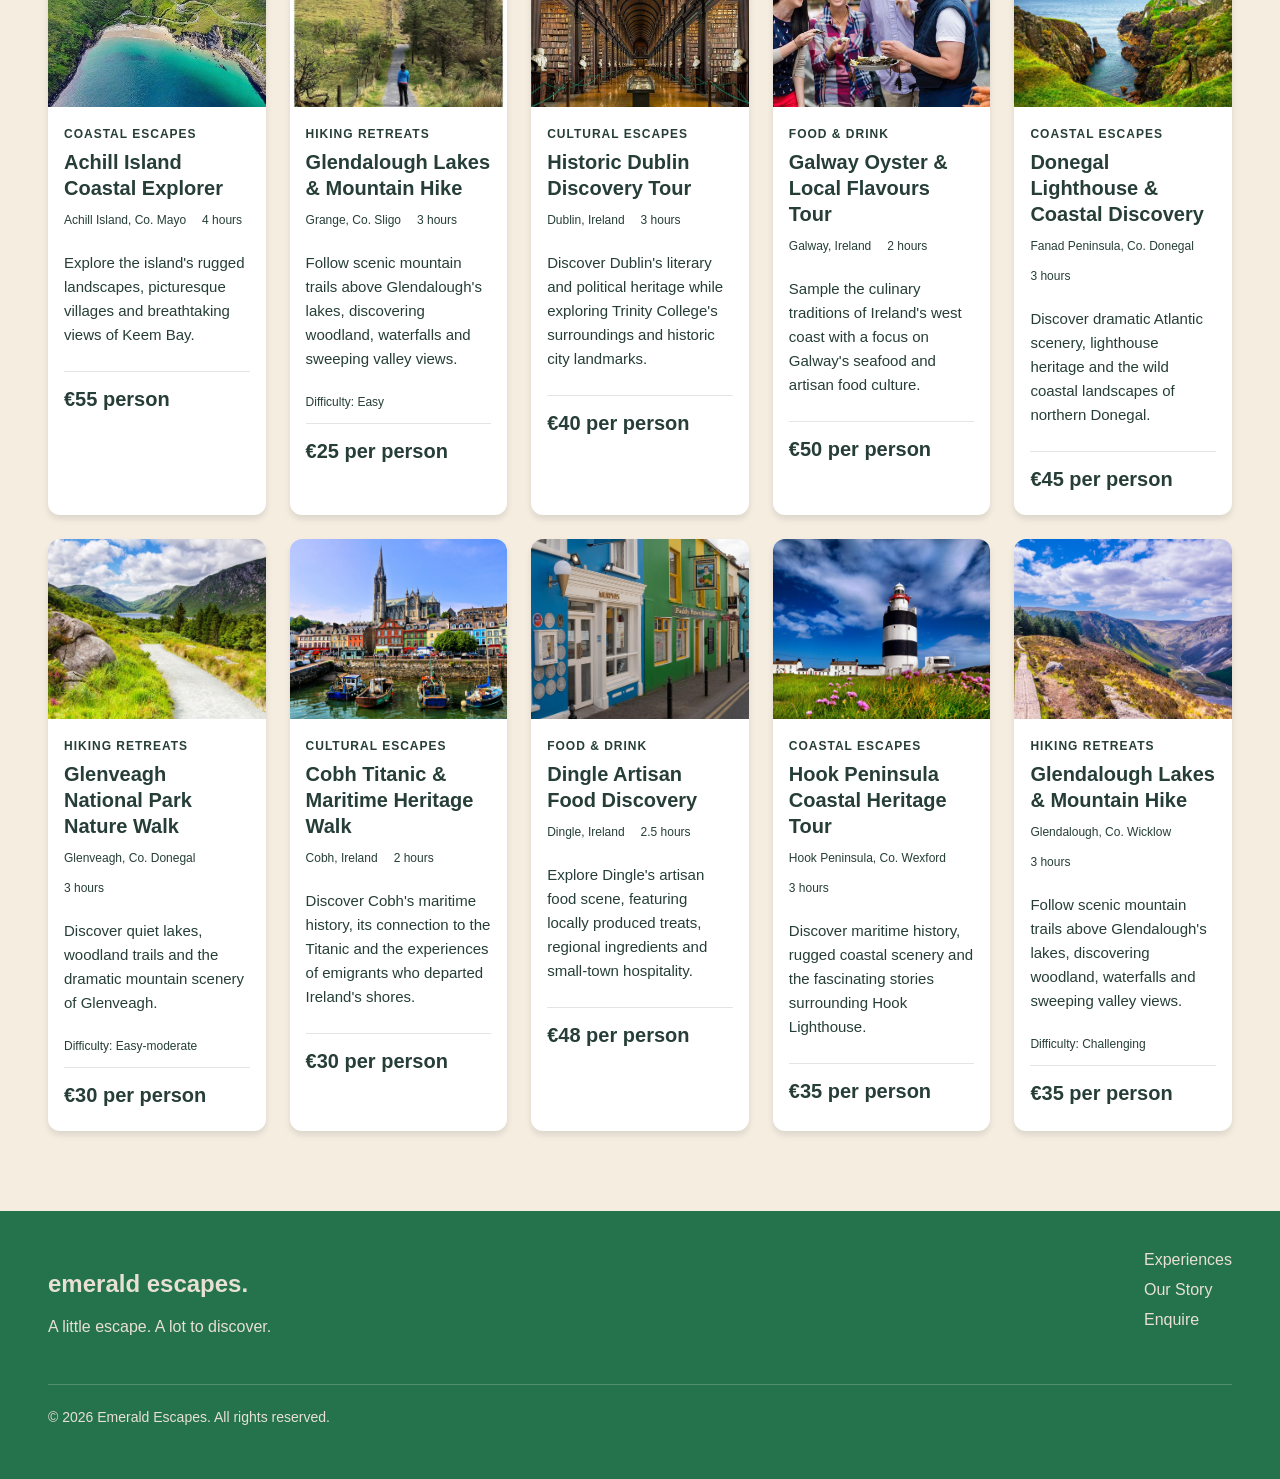
==== commit b8828bac: "Mispelling fixes" ====
--- a/experiences.html
+++ b/experiences.html
@@ -61,13 +61,13 @@
 
                         <p class="card-description">Explore the English Market and discover locally inspired flavours, traditional Irish produce and Cork's culinary heritage.</p>
 
-                        <p class="card-price">€45</p>
+                        <p class="card-price">€45 per person</p>
                 </article>
 
                 <article class="destination-card">
                         <img    class="card-image" 
                             src="images/cliffs-of-moher.jpeg" 
-                            alt="Coastal view of the Clifs of Moher.">
+                            alt="Coastal view of the Cliffs of Moher.">
 
                         <p class="destination-category">Coastal Escapes</p>
 
@@ -80,7 +80,7 @@
 
                         <p class="card-description">Experience spectacular Atlantic views, dramatic cliff formations and the natural beauty of Ireland's western coastline.</p>
 
-                        <p class="card-price">€45</p>
+                        <p class="card-price">€45 per person</p>
                 </article>
 
                 <article class="destination-card">
@@ -97,7 +97,7 @@
                         </div>
                         <p class="card-description">Explore ancient woodland, peaceful lakeside scenery and the beautiful surroundings of Torc Waterfall.</p>
                         <p class="trail-difficulty">Difficulty: Easy-moderate</p>
-                        <p class="card-price">€30</p>
+                        <p class="card-price">€30 per person</p>
                 </article>
 
                 <article class="destination-card">
@@ -142,7 +142,7 @@
                 <article class="destination-card">
                         <img    class="card-image" 
                             src="images/dingle-penn.jpeg" 
-                            alt="Coastal road along the Dingle Penninsula">
+                            alt="Coastal road along the Dingle Peninsula">
 
                         <p class="destination-category">Coastal Escapes</p>
 
@@ -183,7 +183,7 @@
                 <article class="destination-card">
                         <img    class="card-image" 
                             src="images/waterford-viking.jpeg" 
-                            alt="Castle rook with a wooden boat out front behind a blue sky.">
+                            alt="Stone tower with a wooden boat out front behind a blue sky.">
 
                         <p class="destination-category">Cultural Escapes</p>
 
@@ -203,7 +203,7 @@
                 <article class="destination-card">
                         <img    class="card-image" 
                             src="images/dublin-food.jpeg" 
-                            alt="A hearty meal of beef stew topped with a scoop of mashed potato, served on a while plate.">
+                            alt="A hearty meal of beef stew topped with a scoop of mashed potato, served on a white plate.">
 
                         <p class="destination-category">Food & Drink</p>
 
@@ -243,7 +243,7 @@
                 <article class="destination-card">
                         <img    class="card-image" 
                             src="images/bunbulben.jpeg" 
-                            alt="Senic forest trails beneath Benbulben.">
+                            alt="Scenic forest trails beneath Benbulben.">
 
                         <p class="destination-category">Hiking Retreats</p>
 
@@ -282,7 +282,7 @@
                 <article class="destination-card">
                         <img    class="card-image" 
                             src="images/galway-food.jpeg" 
-                            alt="Three fiends, one female and two male, laughing over a plate of fresh oysters.">
+                            alt="Three friends, one female and two male, laughing over a plate of fresh oysters.">
 
                         <p class="destination-category">Food & Drink</p>
 
@@ -332,7 +332,7 @@
                         <p class="card-duration">3 hours</p>
                     </div>
 
-                        <p class="card-description">Follow scenic forest trails beneath Benbulben and enjoy expansive views over Sligo's distinctive mountain landscape.</p>
+                        <p class="card-description">Discover quiet lakes, woodland trails and the dramatic mountain scenery of Glenveagh.</p>
                         <p class="trail-difficulty">Difficulty: Easy-moderate</p>
 
                         <p class="card-price">€30 per person</p>
@@ -360,7 +360,7 @@
                 <article class="destination-card">
                         <img    class="card-image" 
                             src="images/dingle-food.jpeg" 
-                            alt="Along Dingle's vibrant main steet filled with green, blue, and white.">
+                            alt="Along Dingle's vibrant main street filled with green, blue, and white.">
 
                         <p class="destination-category">Food & Drink</p>
 
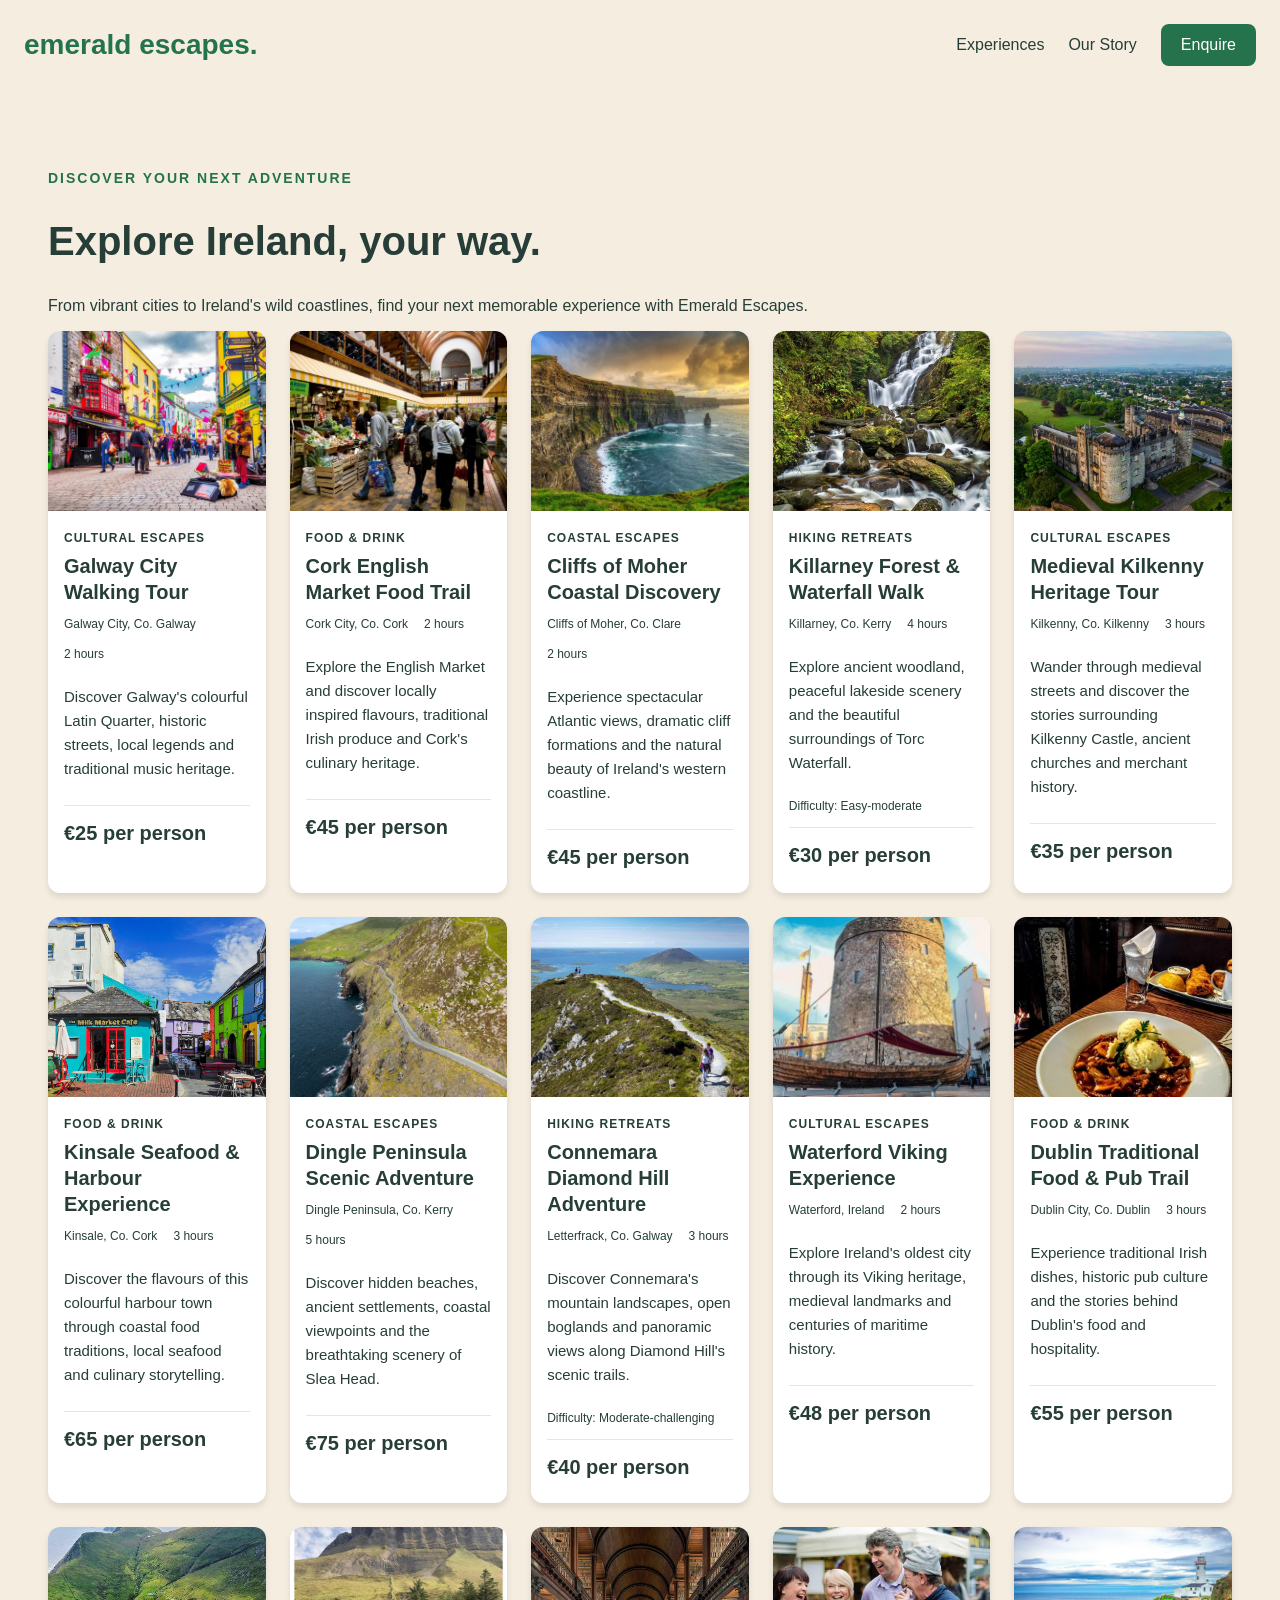
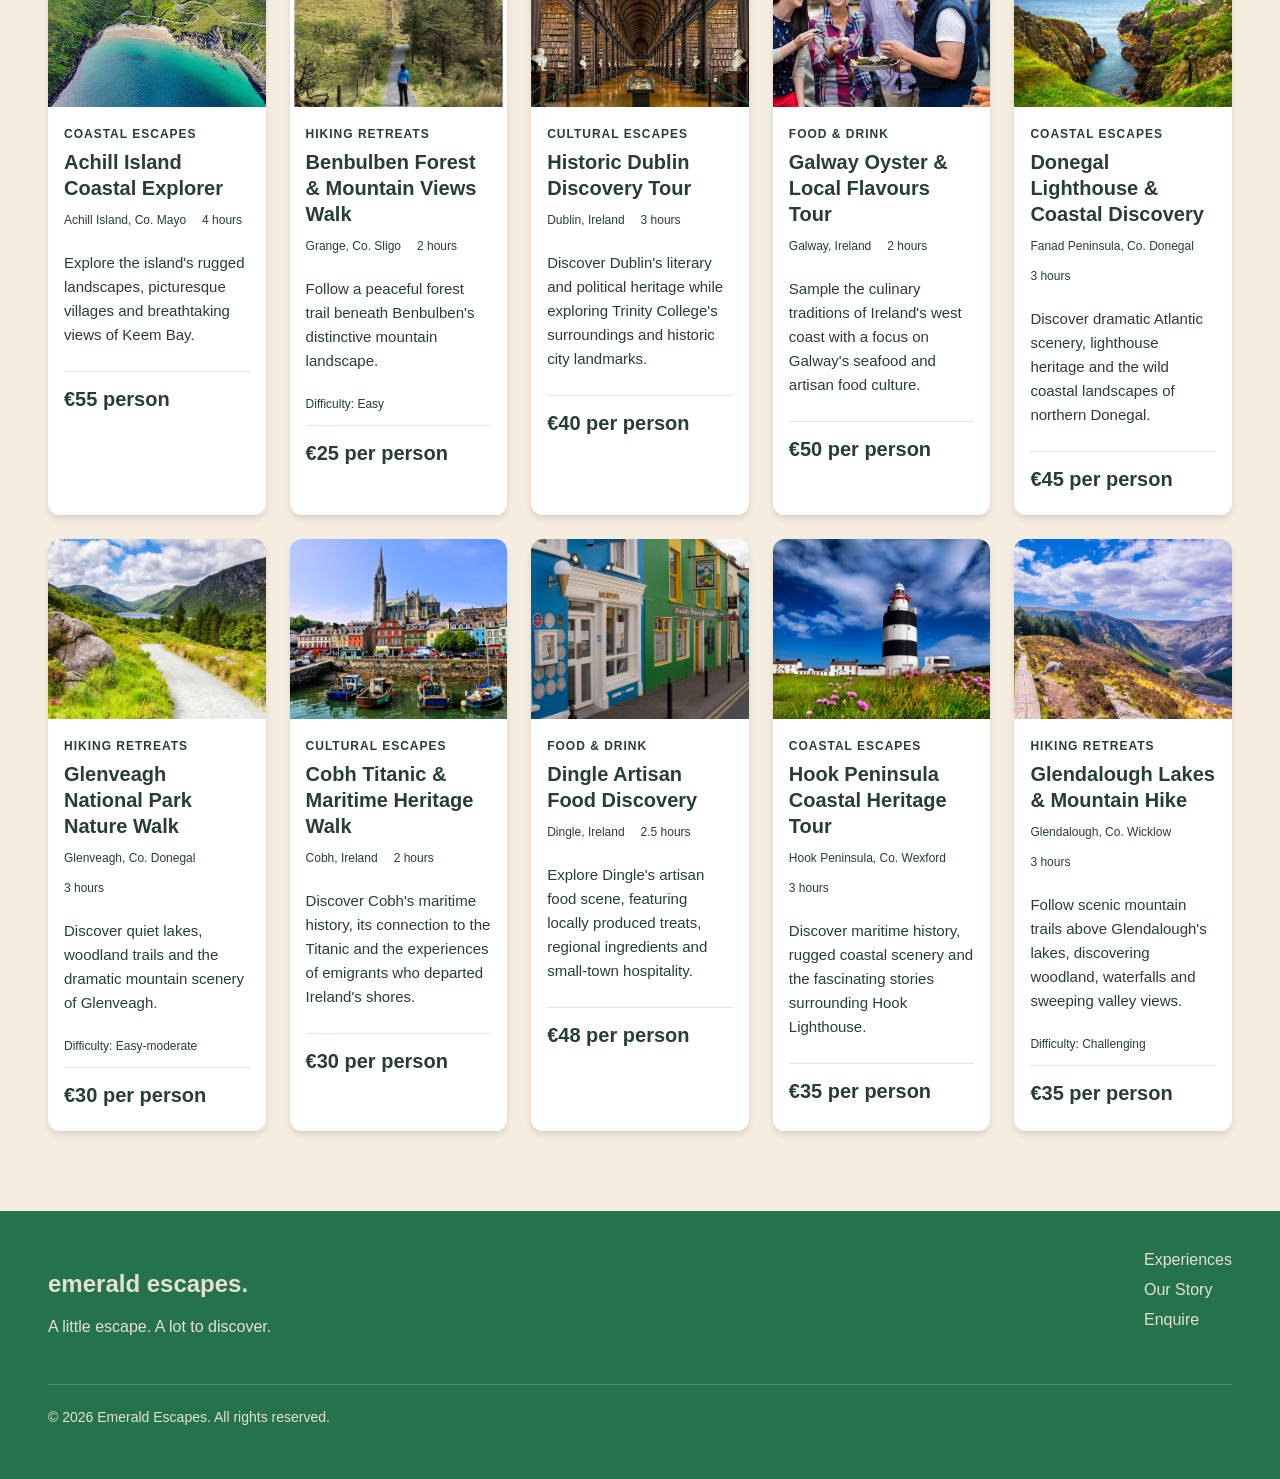
==== commit 626af36a: "Fixingg mispelling" ====
--- a/experiences.html
+++ b/experiences.html
@@ -247,14 +247,14 @@
 
                         <p class="destination-category">Hiking Retreats</p>
 
-                        <h2 class="card-header">Glendalough Lakes & Mountain Hike</h2>
+                        <h2 class="card-header">Benbulben Forest & Mountain Views Walk</h2>
                     
                     <div class="card-details">
                         <p class="card-location">Grange, Co. Sligo</p>
-                        <p class="card-duration">3 hours</p>
-                    </div>
-
-                        <p class="card-description">Follow scenic mountain trails above Glendalough's lakes, discovering woodland, waterfalls and sweeping valley views.</p>
+                        <p class="card-duration">2 hours</p>
+                    </div>
+
+                        <p class="card-description">Follow a peaceful forest trail beneath Benbulben's distinctive mountain landscape.</p>
                         <p class="trail-difficulty">Difficulty: Easy</p>
 
                         <p class="card-price">€25 per person</p>
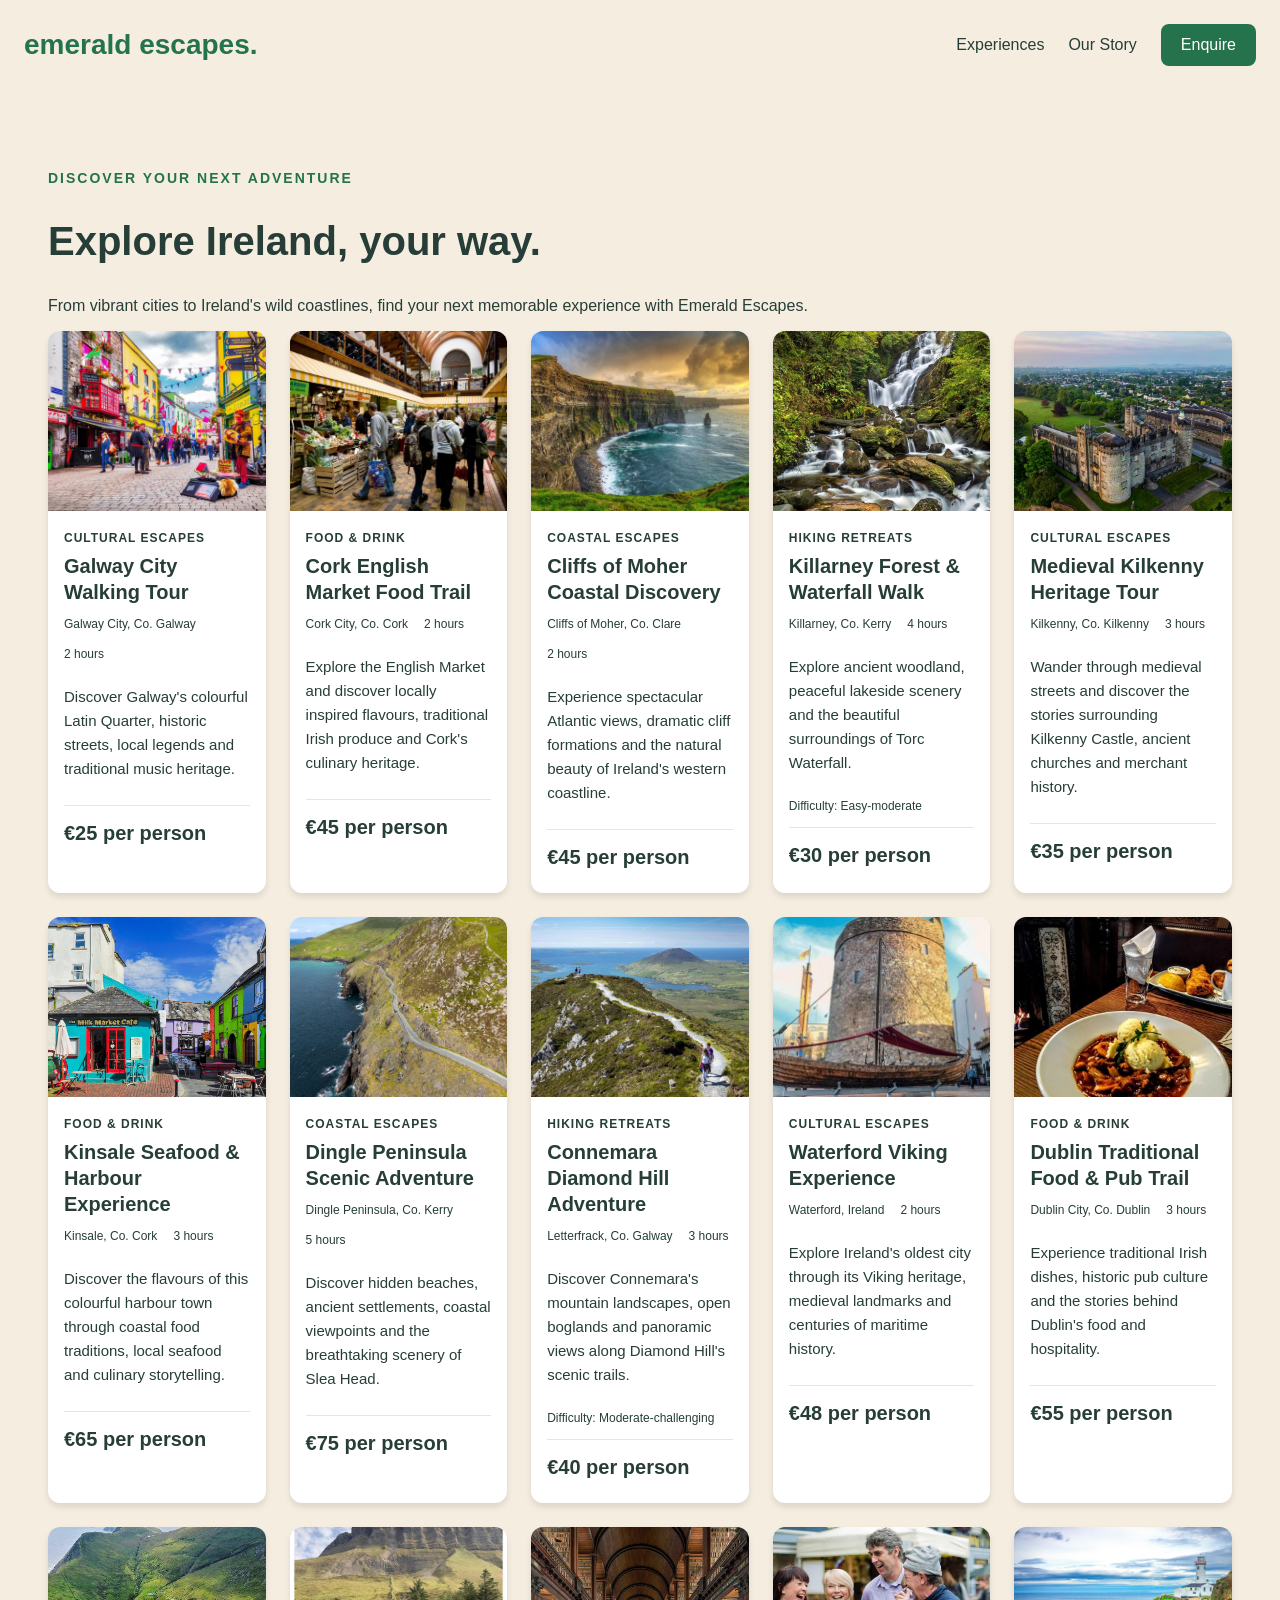
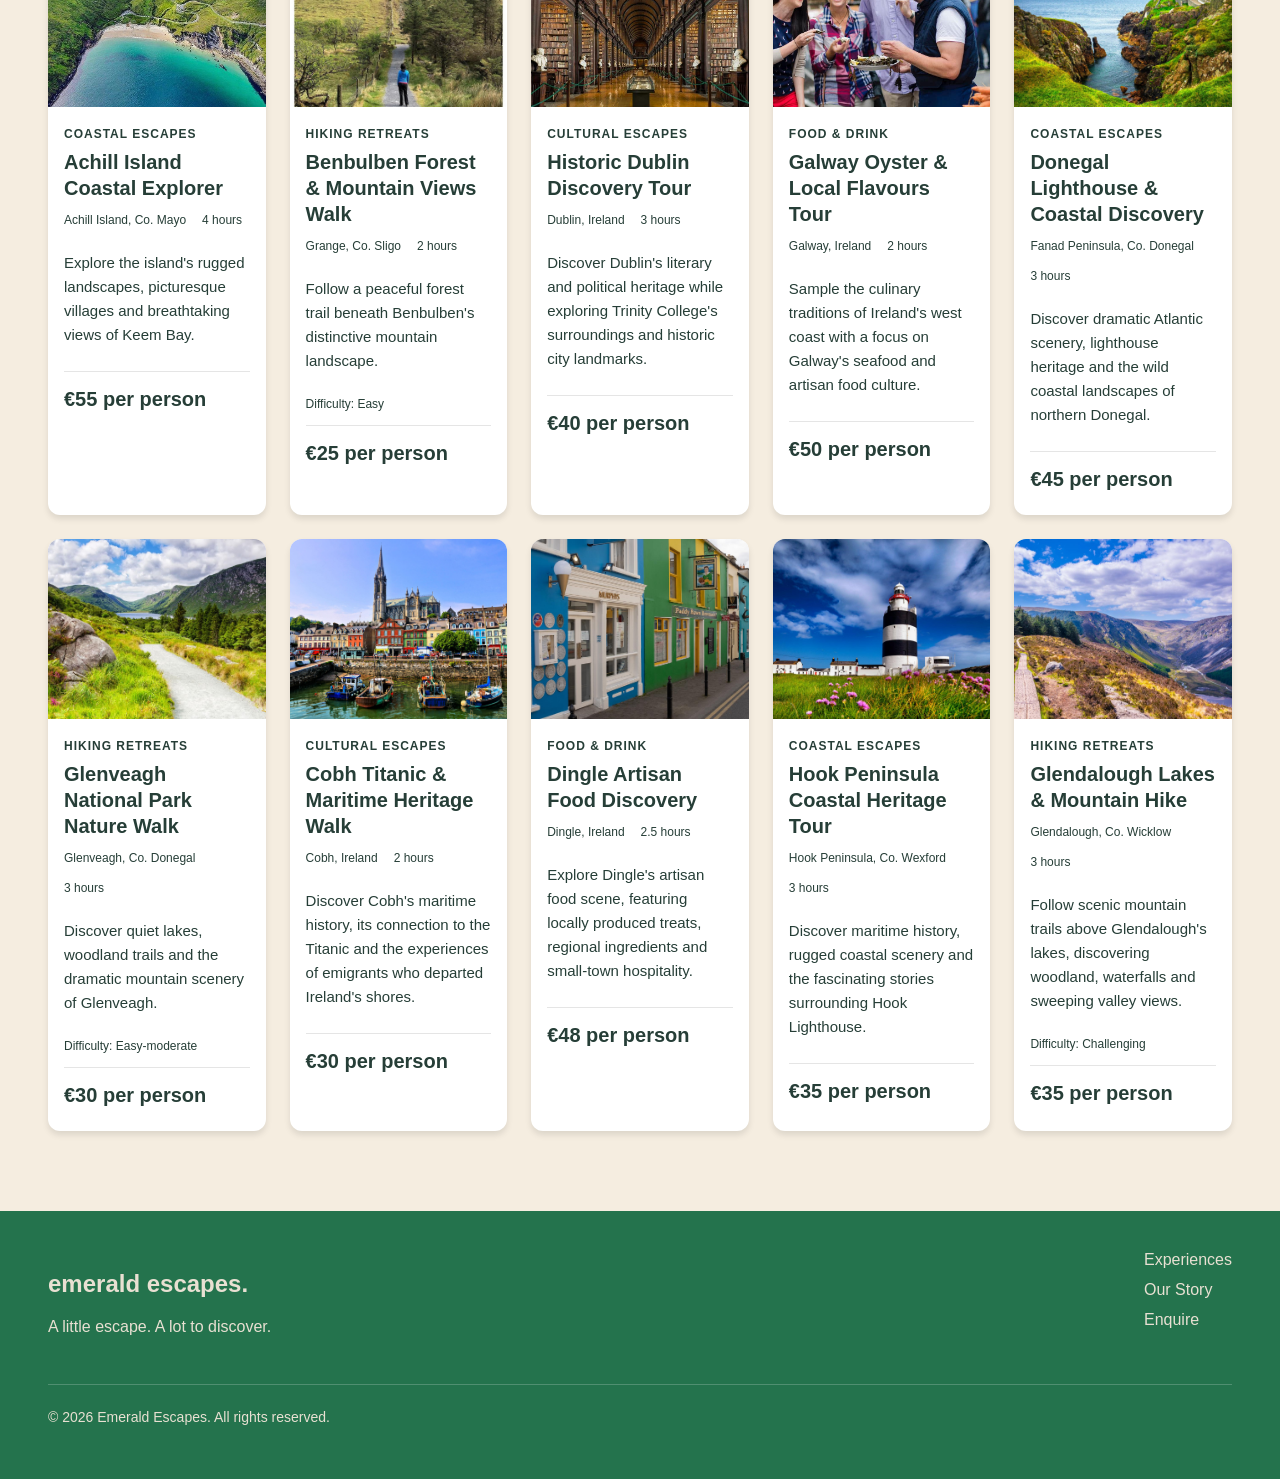
==== commit 9d0e294f: "Price fix" ====
--- a/experiences.html
+++ b/experiences.html
@@ -236,7 +236,7 @@
 
                         <p class="card-description">Explore the island's rugged landscapes, picturesque villages and breathtaking views of Keem Bay.</p>
 
-                        <p class="card-price">€55 person</p>
+                        <p class="card-price">€55 per person</p>
 
                 </article>
 
